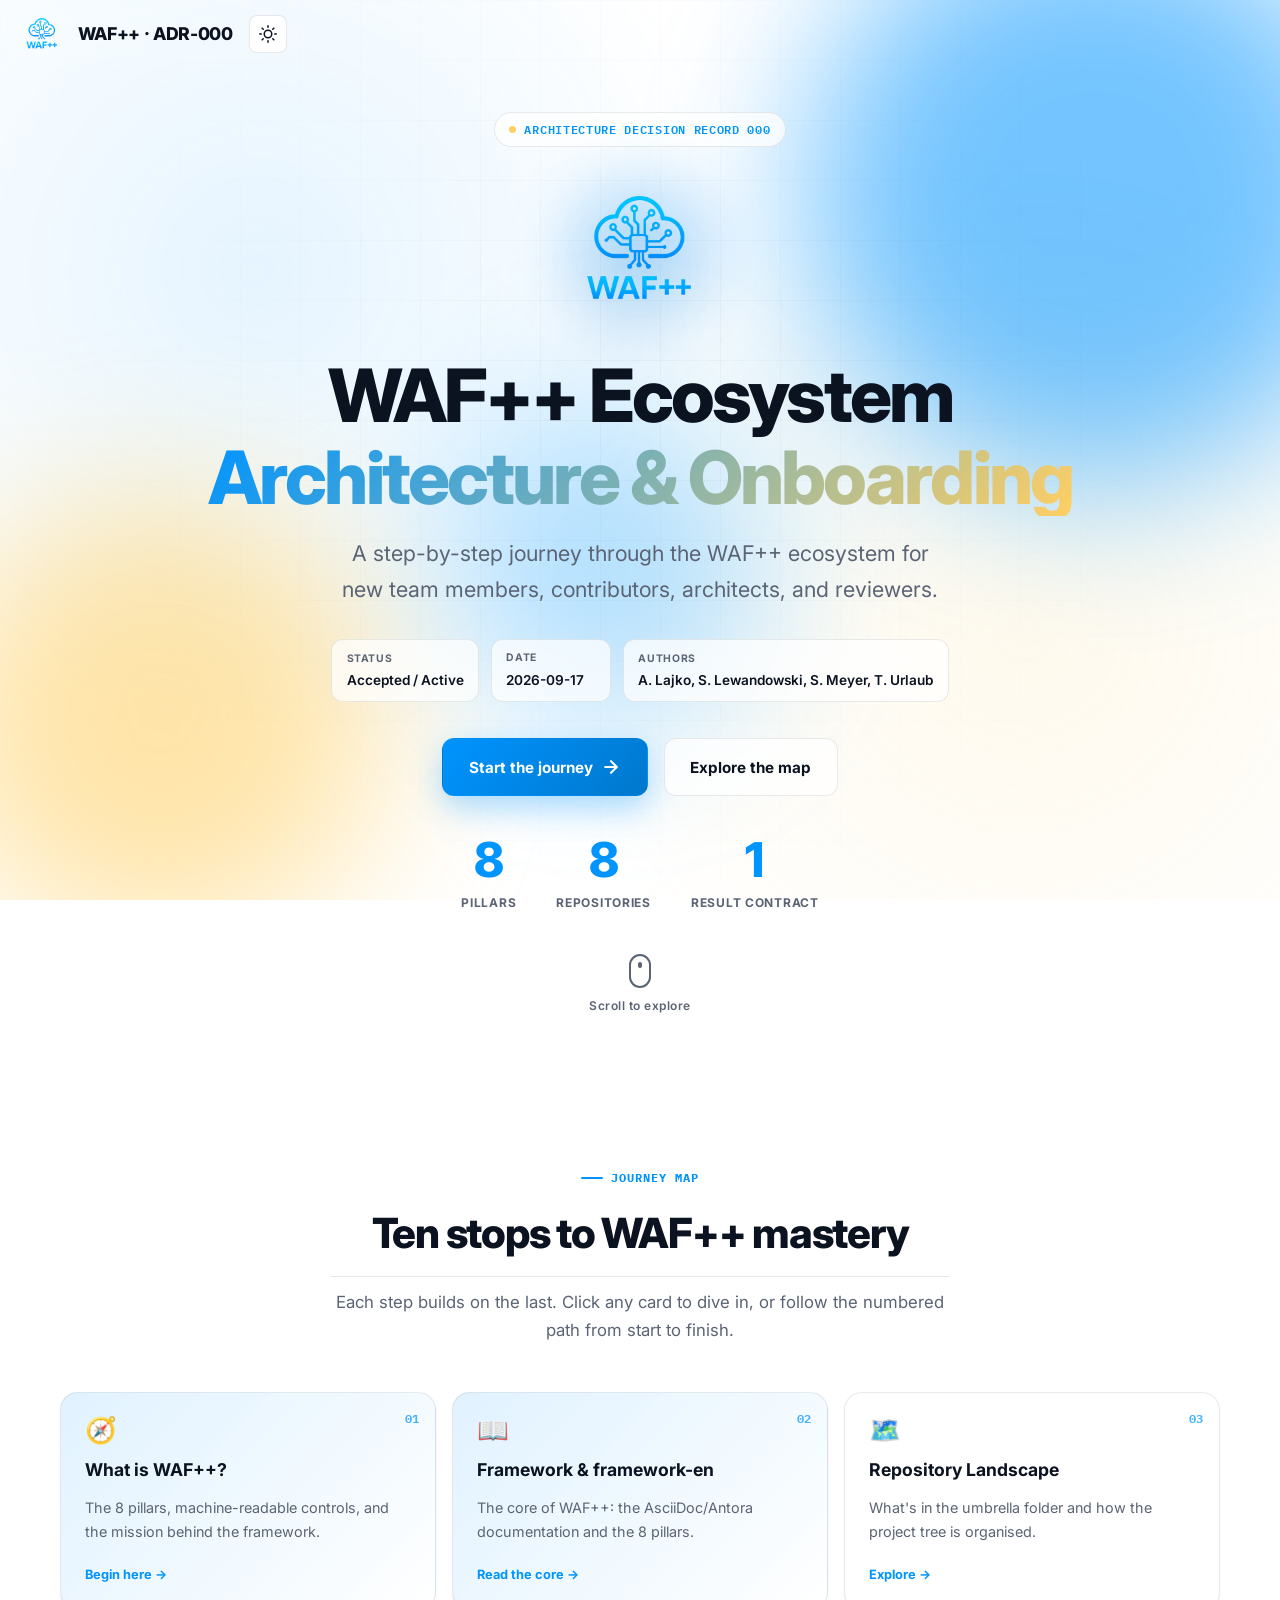
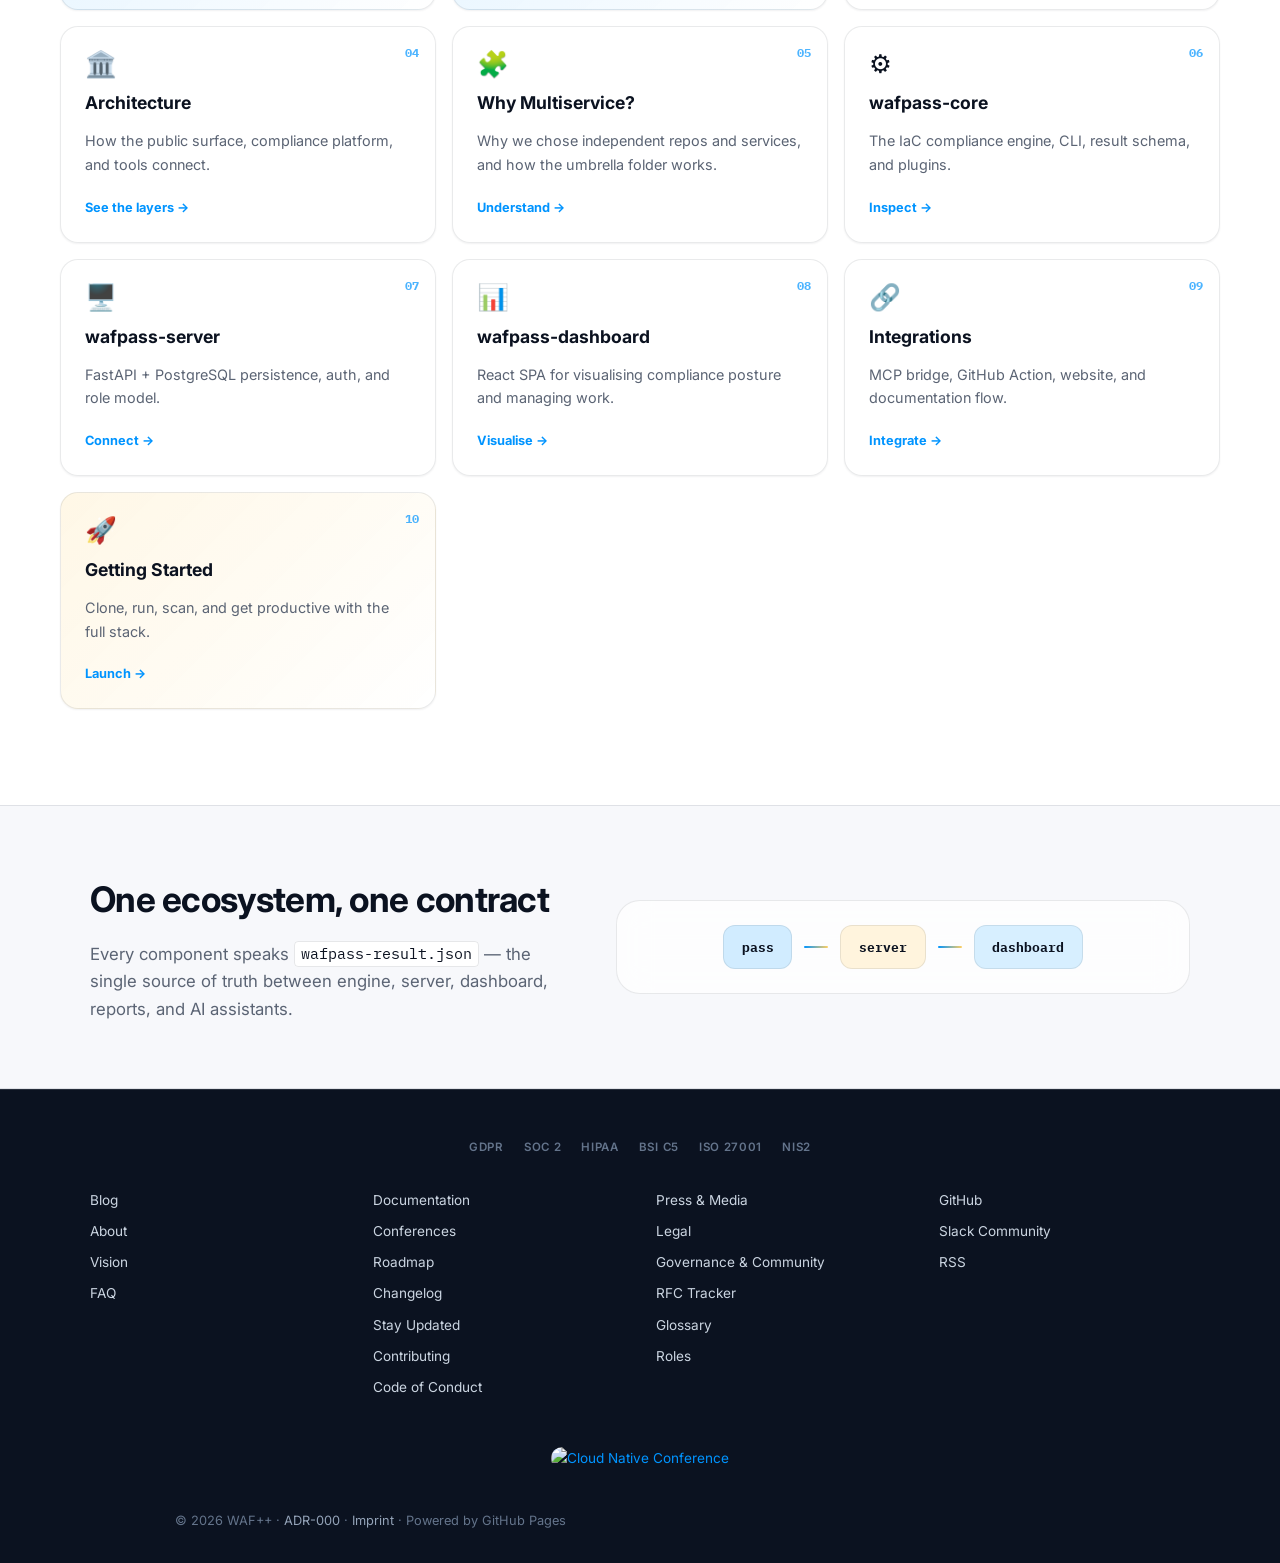
==== index.html @ d20b37e6 "first documentation" ====
<!doctype html>
<html lang="en">
<head>
  <meta charset="utf-8">
  <meta name="viewport" content="width=device-width, initial-scale=1.0, viewport-fit=cover">
  <title>WAF++ - ADR-000</title>
  <link rel="icon" type="image/png" href="logo.png">
  <link rel="preconnect" href="https://fonts.googleapis.com">
  <link rel="preconnect" href="https://fonts.gstatic.com" crossorigin>
  <link href="https://fonts.googleapis.com/css2?family=Inter:wght@400;500;600;700;800&family=IBM+Plex+Mono:wght@400;500;600&display=swap" rel="stylesheet">
  <link rel="stylesheet" href="style.css">
</head>
<body class="cover-page">
  <div class="ambient-bg" aria-hidden="true">
    <div class="orb orb-1"></div>
    <div class="orb orb-2"></div>
    <div class="orb orb-3"></div>
    <div class="grid-overlay"></div>
  </div>

  <header class="site-header cover-header">
    <div class="header-inner">
      <a class="brand" href="index.html">
        <img src="logo.png" alt="WAF++ logo">
        <span>WAF++ · ADR-000</span>
      </a>
      <button class="theme-toggle" id="theme-toggle" aria-label="Toggle theme">
        <svg width="18" height="18" viewBox="0 0 24 24" fill="none" stroke="currentColor" stroke-width="2" stroke-linecap="round" stroke-linejoin="round">
          <circle cx="12" cy="12" r="5"></circle>
          <path d="M12 1v2M12 21v2M4.22 4.22l1.42 1.42M18.36 18.36l1.42 1.42M1 12h2M21 12h2M4.22 19.78l1.42-1.42M18.36 5.64l1.42-1.42"></path>
        </svg>
      </button>
    </div>
  </header>

  <main>
    <section class="hero">
      <div class="hero-badge">
        <span class="hero-badge-dot"></span>
        Architecture Decision Record 000
      </div>

      <div class="hero-logo-wrap">
        <div class="logo-glow"></div>
        <img src="logo.png" alt="WAF++ logo" class="hero-logo">
      </div>

      <h1 class="hero-title">
        <span class="title-line">WAF++ Ecosystem</span>
        <span class="title-line title-gradient">Architecture & Onboarding</span>
      </h1>

      <p class="hero-subtitle">A step-by-step journey through the WAF++ ecosystem for new team members, contributors, architects, and reviewers.</p>

      <div class="hero-meta">
        <div class="meta-chip">
          <span class="meta-chip-label">Status</span>
          <span class="meta-chip-value">Accepted / Active</span>
        </div>
        <div class="meta-chip">
          <span class="meta-chip-label">Date</span>
          <span class="meta-chip-value">2026-09-17</span>
        </div>
        <div class="meta-chip">
          <span class="meta-chip-label">Authors</span>
          <span class="meta-chip-value">A. Lajko, S. Lewandowski, S. Meyer, T. Urlaub</span>
        </div>
      </div>

      <div class="hero-actions">
        <a href="step-01.html" class="cta-button">
          <span>Start the journey</span>
          <svg width="20" height="20" viewBox="0 0 24 24" fill="none" stroke="currentColor" stroke-width="2.5" stroke-linecap="round" stroke-linejoin="round">
            <path d="M5 12h14M12 5l7 7-7 7"></path>
          </svg>
        </a>
        <a href="#journey-map" class="ghost-button">Explore the map</a>
      </div>

      <div class="hero-stats">
        <div class="hero-stat">
          <span class="hero-stat-num">8</span>
          <span class="hero-stat-label">Pillars</span>
        </div>
        <div class="hero-stat">
          <span class="hero-stat-num">8</span>
          <span class="hero-stat-label">Repositories</span>
        </div>
        <div class="hero-stat">
          <span class="hero-stat-num">1</span>
          <span class="hero-stat-label">Result Contract</span>
        </div>
      </div>

      <a href="#journey-map" class="scroll-hint" aria-label="Scroll to journey map">
        <span class="scroll-mouse">
          <span class="scroll-wheel"></span>
        </span>
        <span class="scroll-text">Scroll to explore</span>
      </a>
    </section>

    <section id="journey-map" class="journey-section">
      <div class="section-header">
        <div class="section-eyebrow">Journey Map</div>
        <h2 class="section-title">Ten stops to WAF++ mastery</h2>
        <p class="section-lead">Each step builds on the last. Click any card to dive in, or follow the numbered path from start to finish.</p>
      </div>

      <div class="journey-grid">
        <a class="journey-tile journey-tile-feature" href="step-01.html">
          <div class="tile-number">01</div>
          <div class="tile-icon">🧭</div>
          <h3>What is WAF++?</h3>
          <p>The 8 pillars, machine-readable controls, and the mission behind the framework.</p>
          <span class="tile-link">Begin here →</span>
        </a>

        <a class="journey-tile journey-tile-feature" href="step-02.html">
          <div class="tile-number">02</div>
          <div class="tile-icon">📖</div>
          <h3>Framework & framework-en</h3>
          <p>The core of WAF++: the AsciiDoc/Antora documentation and the 8 pillars.</p>
          <span class="tile-link">Read the core →</span>
        </a>

        <a class="journey-tile" href="step-03.html">
          <div class="tile-number">03</div>
          <div class="tile-icon">🗺️</div>
          <h3>Repository Landscape</h3>
          <p>What's in the umbrella folder and how the project tree is organised.</p>
          <span class="tile-link">Explore →</span>
        </a>

        <a class="journey-tile" href="step-04.html">
          <div class="tile-number">04</div>
          <div class="tile-icon">🏛️</div>
          <h3>Architecture</h3>
          <p>How the public surface, compliance platform, and tools connect.</p>
          <span class="tile-link">See the layers →</span>
        </a>

        <a class="journey-tile" href="step-05.html">
          <div class="tile-number">05</div>
          <div class="tile-icon">🧩</div>
          <h3>Why Multiservice?</h3>
          <p>Why we chose independent repos and services, and how the umbrella folder works.</p>
          <span class="tile-link">Understand →</span>
        </a>

        <a class="journey-tile" href="step-06.html">
          <div class="tile-number">06</div>
          <div class="tile-icon">⚙️</div>
          <h3>wafpass-core</h3>
          <p>The IaC compliance engine, CLI, result schema, and plugins.</p>
          <span class="tile-link">Inspect →</span>
        </a>

        <a class="journey-tile" href="step-07.html">
          <div class="tile-number">07</div>
          <div class="tile-icon">🖥️</div>
          <h3>wafpass-server</h3>
          <p>FastAPI + PostgreSQL persistence, auth, and role model.</p>
          <span class="tile-link">Connect →</span>
        </a>

        <a class="journey-tile" href="step-08.html">
          <div class="tile-number">08</div>
          <div class="tile-icon">📊</div>
          <h3>wafpass-dashboard</h3>
          <p>React SPA for visualising compliance posture and managing work.</p>
          <span class="tile-link">Visualise →</span>
        </a>

        <a class="journey-tile" href="step-09.html">
          <div class="tile-number">09</div>
          <div class="tile-icon">🔗</div>
          <h3>Integrations</h3>
          <p>MCP bridge, GitHub Action, website, and documentation flow.</p>
          <span class="tile-link">Integrate →</span>
        </a>

        <a class="journey-tile journey-tile-final" href="step-10.html">
          <div class="tile-number">10</div>
          <div class="tile-icon">🚀</div>
          <h3>Getting Started</h3>
          <p>Clone, run, scan, and get productive with the full stack.</p>
          <span class="tile-link">Launch →</span>
        </a>
      </div>
    </section>

    <section class="ecosystem-strip">
      <div class="ecosystem-inner">
        <div class="ecosystem-text">
          <h2>One ecosystem, one contract</h2>
          <p>Every component speaks <code>wafpass-result.json</code> — the single source of truth between engine, server, dashboard, reports, and AI assistants.</p>
        </div>
        <div class="ecosystem-diagram">
          <div class="ecosystem-node node-core">pass</div>
          <div class="ecosystem-connector"></div>
          <div class="ecosystem-node node-server">server</div>
          <div class="ecosystem-connector"></div>
          <div class="ecosystem-node node-ui">dashboard</div>
        </div>
      </div>
    </section>
  </main>

  <footer class="site-footer cover-footer">
    <div class="footer-inner">
      <div class="footer-compliance">
        <span>GDPR</span>
        <span>SOC 2</span>
        <span>HIPAA</span>
        <span>BSI C5</span>
        <span>ISO 27001</span>
        <span>NIS2</span>
      </div>

      <nav class="footer-nav" aria-label="Footer navigation">
        <ul>
          <li><a href="https://waf2p.dev/blog/" target="_blank" rel="noopener">Blog</a></li>
          <li><a href="https://waf2p.dev/about/" target="_blank" rel="noopener">About</a></li>
          <li><a href="https://waf2p.dev/vision/" target="_blank" rel="noopener">Vision</a></li>
          <li><a href="https://waf2p.dev/faq/" target="_blank" rel="noopener">FAQ</a></li>
        </ul>
        <ul>
          <li><a href="https://waf2p.dev/docs/" target="_blank" rel="noopener">Documentation</a></li>
          <li><a href="https://waf2p.dev/conferences/" target="_blank" rel="noopener">Conferences</a></li>
          <li><a href="https://waf2p.dev/roadmap/" target="_blank" rel="noopener">Roadmap</a></li>
          <li><a href="https://waf2p.dev/changelog/" target="_blank" rel="noopener">Changelog</a></li>
          <li><a href="https://waf2p.dev/stay-updated/" target="_blank" rel="noopener">Stay Updated</a></li>
          <li><a href="https://waf2p.dev/contributing/" target="_blank" rel="noopener">Contributing</a></li>
          <li><a href="https://waf2p.dev/code-of-conduct/" target="_blank" rel="noopener">Code of Conduct</a></li>
        </ul>
        <ul>
          <li><a href="https://waf2p.dev/press/" target="_blank" rel="noopener">Press &amp; Media</a></li>
          <li><a href="https://waf2p.dev/legal/" target="_blank" rel="noopener">Legal</a></li>
          <li><a href="https://waf2p.dev/governance-community/" target="_blank" rel="noopener">Governance &amp; Community</a></li>
          <li><a href="https://waf2p.dev/rfc/" target="_blank" rel="noopener">RFC Tracker</a></li>
          <li><a href="https://waf2p.dev/glossary/" target="_blank" rel="noopener">Glossary</a></li>
          <li><a href="https://waf2p.dev/roles/" target="_blank" rel="noopener">Roles</a></li>
        </ul>
        <ul>
          <li><a href="https://github.com/waf2p/" target="_blank" rel="noopener">GitHub</a></li>
          <li><a href="https://join.slack.com/t/waf2p/shared_invite/zt-3rmu39vuf-nESwJheP4WAHxp15gEXgsA" target="_blank" rel="noopener">Slack Community</a></li>
          <li><a href="https://waf2p.dev/feed.xml" target="_blank" rel="noopener">RSS</a></li>
        </ul>
      </nav>

      <div class="footer-banner">
        <a href="https://www.cloudnativeconference.de/" target="_blank" rel="noopener">
          <img src="https://waf2p.dev/assets/images/cloud-native-conference.png" alt="Cloud Native Conference">
        </a>
      </div>

      <div class="footer-legal">
        <p>© 2026 WAF++ · <a href="https://adr-000.waf2p.dev" target="_blank" rel="noopener">ADR-000</a> · <a href="https://waf2p.dev/impressum/" target="_blank" rel="noopener">Imprint</a> · Powered by GitHub Pages</p>
      </div>
    </div>
  </footer>

  <script src="nav.js"></script>
</body>
</html>
---- style.css ----
/* WAF++ ADR Journey — shared styles */

:root {
  --brand-500: #0094FF;
  --brand-400: #21A5FF;
  --brand-600: #0077CC;
  --brand-700: #005fa3;
  --accent-warm: #FFCF63;
  --success: #059669;
  --danger: #DA2C38;

  --bg: #ffffff;
  --bg-soft: #f7f8fb;
  --surface: #ffffff;
  --surface-2: #fbfcfe;
  --text: #0b1220;
  --text-strong: #0b1220;
  --muted: #5b6474;
  --border: rgba(15, 23, 42, 0.10);

  --shadow-sm: 0 1px 2px rgba(15, 23, 42, 0.06);
  --shadow-md: 0 18px 60px rgba(15, 23, 42, 0.12);
  --shadow-lg: 0 30px 90px rgba(15, 23, 42, 0.16);

  --radius-sm: 8px;
  --radius-md: 12px;
  --radius-lg: 18px;
  --radius-xl: 24px;

  --max-content: 900px;
  --font-body: "Inter", ui-sans-serif, system-ui, -apple-system, BlinkMacSystemFont, "Segoe UI", Roboto, Helvetica, Arial, sans-serif;
  --font-mono: "IBM Plex Mono", ui-monospace, SFMono-Regular, Menlo, Monaco, Consolas, monospace;

  --glass-bg: rgba(255, 255, 255, 0.72);
  --glass-border: rgba(15, 23, 42, 0.09);
  --cover-glow: rgba(0, 148, 255, 0.18);
  --cover-glow-strong: rgba(0, 148, 255, 0.32);
}

@media (prefers-color-scheme: dark) {
  :root:not([data-theme="light"]) {
    --bg: #070a12;
    --bg-soft: #0a1022;
    --surface: #0b1220;
    --surface-2: #0f1630;
    --text: #eef2ff;
    --text-strong: #ffffff;
    --muted: #9aa6bf;
    --border: rgba(238, 242, 255, 0.12);
    --shadow-sm: 0 1px 2px rgba(0, 0, 0, 0.35);
    --shadow-md: 0 22px 70px rgba(0, 0, 0, 0.45);
    --shadow-lg: 0 34px 110px rgba(0, 0, 0, 0.55);

    --glass-bg: rgba(11, 18, 32, 0.72);
    --glass-border: rgba(238, 242, 255, 0.10);
    --cover-glow: rgba(0, 148, 255, 0.26);
    --cover-glow-strong: rgba(0, 148, 255, 0.42);
  }
}

:root[data-theme="dark"] {
  --bg: #070a12;
  --bg-soft: #0a1022;
  --surface: #0b1220;
  --surface-2: #0f1630;
  --text: #eef2ff;
  --text-strong: #ffffff;
  --muted: #9aa6bf;
  --border: rgba(238, 242, 255, 0.12);
  --shadow-sm: 0 1px 2px rgba(0, 0, 0, 0.35);
  --shadow-md: 0 22px 70px rgba(0, 0, 0, 0.45);
  --shadow-lg: 0 34px 110px rgba(0, 0, 0, 0.55);

  --glass-bg: rgba(11, 18, 32, 0.72);
  --glass-border: rgba(238, 242, 255, 0.10);
  --cover-glow: rgba(0, 148, 255, 0.26);
  --cover-glow-strong: rgba(0, 148, 255, 0.42);
}

* { box-sizing: border-box; }

html {
  scroll-behavior: smooth;
  font-size: 16px;
}

body {
  margin: 0;
  font-family: var(--font-body);
  background: var(--bg);
  color: var(--text);
  line-height: 1.65;
  -webkit-font-smoothing: antialiased;
  text-rendering: optimizeLegibility;
  min-height: 100vh;
  display: flex;
  flex-direction: column;
}

/* Header */
.site-header {
  position: sticky;
  top: env(safe-area-inset-top, 0px);
  z-index: 100;
  background: color-mix(in srgb, var(--bg) 92%, transparent);
  backdrop-filter: blur(16px);
  border-bottom: 1px solid var(--border);
  padding: 0.75rem 1.25rem;
  display: flex;
  align-items: center;
  justify-content: space-between;
  gap: 1rem;
}

.header-inner {
  width: 100%;
  max-width: var(--max-content);
  margin: 0 auto;
  display: flex;
  align-items: center;
  justify-content: space-between;
  gap: 1rem;
}

.brand {
  display: flex;
  align-items: center;
  gap: 0.85rem;
  text-decoration: none;
  color: var(--text-strong);
  font-weight: 800;
  letter-spacing: -0.02em;
}

.brand img {
  width: 44px;
  height: 44px;
  border-radius: var(--radius-sm);
  object-fit: contain;
}

.brand span {
  font-size: 1.1rem;
  display: none;
}

@media (min-width: 480px) {
  .brand span { display: inline; }
}

.theme-toggle {
  width: 38px;
  height: 38px;
  border: 1px solid var(--border);
  border-radius: var(--radius-sm);
  background: var(--surface);
  color: var(--text);
  cursor: pointer;
  display: inline-flex;
  align-items: center;
  justify-content: center;
  transition: background 0.2s ease, border-color 0.2s ease;
}

.theme-toggle:hover {
  background: var(--bg-soft);
  border-color: var(--brand-400);
}

/* Progress stepper */
.progress-track {
  background: var(--bg-soft);
  border-bottom: 1px solid var(--border);
  padding: 0.85rem 1.25rem;
  overflow-x: auto;
  -webkit-overflow-scrolling: touch;
}

.progress-inner {
  max-width: var(--max-content);
  margin: 0 auto;
  display: flex;
  gap: 0.5rem;
  min-width: max-content;
}

.step-link {
  display: flex;
  align-items: center;
  gap: 0.5rem;
  padding: 0.45rem 0.8rem;
  border-radius: 999px;
  text-decoration: none;
  font-size: 0.8rem;
  font-weight: 600;
  color: var(--muted);
  background: var(--surface);
  border: 1px solid var(--border);
  white-space: nowrap;
  transition: all 0.2s ease;
}

.step-link:hover {
  border-color: var(--brand-400);
  color: var(--brand-500);
}

.step-link.active {
  background: var(--brand-500);
  border-color: var(--brand-500);
  color: #fff;
}

.step-link.visited {
  color: var(--brand-500);
  border-color: rgba(0, 148, 255, 0.3);
}

.step-number {
  font-family: var(--font-mono);
  font-size: 0.7rem;
  font-weight: 700;
  opacity: 0.8;
}

/* Main layout */
main {
  flex: 1;
  width: 100%;
}

.page-section {
  max-width: var(--max-content);
  margin: 0 auto;
  padding: 2.5rem 1.25rem 3rem;
}

@media (min-width: 640px) {
  .page-section { padding: 3.5rem 1.5rem 4rem; }
}

/* Typography */
.eyebrow {
  display: inline-flex;
  align-items: center;
  gap: 0.5rem;
  font-family: var(--font-mono);
  font-size: 0.75rem;
  font-weight: 600;
  text-transform: uppercase;
  letter-spacing: 0.08em;
  color: var(--brand-500);
  margin-bottom: 1rem;
}

.eyebrow::before {
  content: "";
  width: 22px;
  height: 2px;
  background: var(--brand-500);
  border-radius: 2px;
}

h1 {
  font-size: clamp(2.2rem, 5vw, 3.4rem);
  line-height: 1.08;
  font-weight: 800;
  letter-spacing: -0.035em;
  color: var(--text-strong);
  margin: 0 0 1.25rem;
  text-wrap: balance;
}

h2 {
  font-size: clamp(1.5rem, 4vw, 2rem);
  font-weight: 700;
  letter-spacing: -0.02em;
  color: var(--text-strong);
  margin: 2.5rem 0 1rem;
  padding-bottom: 0.5rem;
  border-bottom: 1px solid var(--border);
  text-wrap: balance;
}

h3 {
  font-size: 1.2rem;
  font-weight: 700;
  color: var(--text-strong);
  margin: 1.8rem 0 0.75rem;
  text-wrap: balance;
}

h4 {
  font-size: 1.05rem;
  font-weight: 700;
  color: var(--text-strong);
  margin: 1.4rem 0 0.5rem;
}

p {
  margin: 0 0 1rem;
  max-width: 70ch;
}

a {
  color: var(--brand-500);
  text-decoration: none;
  transition: color 0.2s ease;
}

a:hover { color: var(--brand-400); }

ul, ol {
  margin: 0 0 1.25rem;
  padding-left: 1.4rem;
}

li { margin-bottom: 0.5rem; }

code {
  font-family: var(--font-mono);
  font-size: 0.88em;
  background: var(--bg-soft);
  padding: 0.15em 0.4em;
  border-radius: 4px;
  color: var(--text-strong);
}

pre {
  font-family: var(--font-mono);
  background: var(--surface-2);
  border: 1px solid var(--border);
  border-radius: var(--radius-md);
  padding: 1.1rem;
  overflow-x: auto;
  font-size: 0.82rem;
  line-height: 1.6;
  margin: 0 0 1.5rem;
  max-width: 100%;
}

pre code {
  background: transparent;
  padding: 0;
  font-size: inherit;
}

.terminal,
.ascii-art,
.tree {
  max-width: 100%;
}

/* Cover page redesign */
.cover-page {
  overflow-x: hidden;
}

.cover-page .site-header {
  background: transparent;
  border-bottom: none;
  position: absolute;
}

.cover-page main {
  position: relative;
  z-index: 1;
}

.ambient-bg {
  position: fixed;
  inset: 0;
  z-index: 0;
  pointer-events: none;
  overflow: hidden;
  background: radial-gradient(circle at 20% 30%, color-mix(in srgb, var(--brand-500) 10%, transparent) 0%, transparent 40%),
              radial-gradient(circle at 80% 70%, color-mix(in srgb, var(--accent-warm) 12%, transparent) 0%, transparent 40%);
}

.orb {
  position: absolute;
  border-radius: 50%;
  filter: blur(80px);
  opacity: 0.55;
}

.orb-1 {
  width: 45vw;
  height: 45vw;
  max-width: 700px;
  max-height: 700px;
  top: -10%;
  right: -8%;
  background: var(--brand-500);
}

.orb-2 {
  width: 35vw;
  height: 35vw;
  max-width: 520px;
  max-height: 520px;
  bottom: -5%;
  left: -5%;
  background: var(--accent-warm);
}

.orb-3 {
  width: 25vw;
  height: 25vw;
  max-width: 380px;
  max-height: 380px;
  top: 45%;
  left: 35%;
  background: var(--brand-400);
  opacity: 0.35;
}

.grid-overlay {
  position: absolute;
  inset: 0;
  background-image:
    linear-gradient(to right, var(--border) 1px, transparent 1px),
    linear-gradient(to bottom, var(--border) 1px, transparent 1px);
  background-size: 60px 60px;
  opacity: 0.35;
  mask-image: radial-gradient(circle at 50% 40%, black 0%, transparent 70%);
  -webkit-mask-image: radial-gradient(circle at 50% 40%, black 0%, transparent 70%);
}

.hero {
  min-height: 100vh;
  display: flex;
  flex-direction: column;
  align-items: center;
  justify-content: center;
  text-align: center;
  padding: 7rem 1.25rem 4rem;
  position: relative;
}

.hero-badge {
  display: inline-flex;
  align-items: center;
  gap: 0.5rem;
  padding: 0.45rem 0.9rem;
  border-radius: 999px;
  background: var(--glass-bg);
  border: 1px solid var(--glass-border);
  font-family: var(--font-mono);
  font-size: 0.72rem;
  font-weight: 600;
  text-transform: uppercase;
  letter-spacing: 0.06em;
  color: var(--brand-500);
  backdrop-filter: blur(12px);
  margin-bottom: 1.75rem;
}

.hero-badge-dot {
  width: 7px;
  height: 7px;
  border-radius: 50%;
  background: var(--accent-warm);
  animation: pulse 2.5s ease-in-out infinite;
}

.hero-logo-wrap {
  position: relative;
  width: 150px;
  height: 150px;
  margin: 0 auto 2rem;
}

.logo-glow {
  position: absolute;
  inset: -30%;
  background: radial-gradient(circle, var(--cover-glow-strong) 0%, transparent 65%);
  filter: blur(18px);
}

.hero-logo {
  position: relative;
  width: 100%;
  height: 100%;
  object-fit: contain;
  border-radius: var(--radius-md);
  filter: drop-shadow(0 20px 40px rgba(0, 0, 0, 0.18));
}

.hero-title {
  display: flex;
  flex-direction: column;
  gap: 0.25rem;
  margin-bottom: 1.25rem;
  font-size: clamp(2.6rem, 7vw, 4.6rem);
  font-weight: 800;
  letter-spacing: -0.04em;
  line-height: 1.05;
  color: var(--text-strong);
}

.title-line { display: block; }

.title-gradient {
  background: linear-gradient(135deg, var(--brand-500) 0%, var(--accent-warm) 100%);
  -webkit-background-clip: text;
  -webkit-text-fill-color: transparent;
  background-clip: text;
}

.hero-subtitle {
  font-size: clamp(1.05rem, 2.4vw, 1.35rem);
  color: var(--muted);
  max-width: 56ch;
  margin: 0 auto 2rem;
  text-wrap: balance;
}

.hero-meta {
  display: flex;
  flex-wrap: wrap;
  justify-content: center;
  gap: 0.75rem;
  margin-bottom: 2.25rem;
}

.meta-chip {
  display: flex;
  flex-direction: column;
  gap: 0.15rem;
  padding: 0.6rem 0.9rem;
  border-radius: var(--radius-md);
  background: var(--glass-bg);
  border: 1px solid var(--glass-border);
  backdrop-filter: blur(12px);
  text-align: left;
  min-width: 120px;
}

.meta-chip-label {
  font-size: 0.65rem;
  font-weight: 700;
  text-transform: uppercase;
  letter-spacing: 0.06em;
  color: var(--muted);
}

.meta-chip-value {
  font-size: 0.85rem;
  font-weight: 600;
  color: var(--text-strong);
}

.hero-actions {
  display: flex;
  flex-wrap: wrap;
  justify-content: center;
  gap: 1rem;
  margin-bottom: 2.5rem;
}

.cta-button,
.ghost-button {
  display: inline-flex;
  align-items: center;
  justify-content: center;
  gap: 0.5rem;
  padding: 0.95rem 1.6rem;
  border-radius: var(--radius-md);
  font-weight: 700;
  font-size: 0.95rem;
  text-decoration: none;
  transition: all 0.2s ease;
  border: 1px solid transparent;
}

.cta-button {
  background: linear-gradient(135deg, var(--brand-500) 0%, var(--brand-600) 100%);
  color: #fff;
  box-shadow: 0 12px 32px var(--cover-glow-strong);
}

.cta-button:hover {
  transform: translateY(-2px);
  box-shadow: 0 18px 44px var(--cover-glow-strong);
}

.ghost-button {
  background: var(--glass-bg);
  border-color: var(--glass-border);
  color: var(--text-strong);
  backdrop-filter: blur(12px);
}

.ghost-button:hover {
  border-color: var(--brand-400);
  color: var(--brand-500);
}

.hero-stats {
  display: flex;
  justify-content: center;
  gap: 2.5rem;
  margin-bottom: 2.5rem;
}

.hero-stat {
  text-align: center;
}

.hero-stat-num {
  display: block;
  font-size: clamp(2.2rem, 5vw, 3rem);
  font-weight: 800;
  color: var(--brand-500);
  line-height: 1;
  margin-bottom: 0.25rem;
}

.hero-stat-label {
  font-size: 0.75rem;
  font-weight: 700;
  text-transform: uppercase;
  letter-spacing: 0.06em;
  color: var(--muted);
}

.cover-header {
  background: transparent;
  border-bottom: none;
  position: absolute;
}

.scroll-hint {
  display: flex;
  flex-direction: column;
  align-items: center;
  gap: 0.5rem;
  text-decoration: none;
  color: var(--muted);
  font-size: 0.75rem;
  font-weight: 600;
  letter-spacing: 0.04em;
  transition: color 0.2s ease;
  animation: bounce 2.5s ease-in-out infinite;
}

.scroll-hint:hover { color: var(--brand-500); }

.scroll-text { margin: 0; }

.scroll-mouse {
  width: 22px;
  height: 34px;
  border: 2px solid currentColor;
  border-radius: 12px;
  display: flex;
  justify-content: center;
  padding-top: 6px;
}

.scroll-wheel {
  width: 4px;
  height: 6px;
  border-radius: 2px;
  background: currentColor;
  animation: scrollWheel 1.8s ease-in-out infinite;
}

.journey-section {
  max-width: 1200px;
  margin: 0 auto;
  padding: 5rem 1.25rem 6rem;
}

.section-header {
  text-align: center;
  max-width: 620px;
  margin: 0 auto 3rem;
}

.section-eyebrow {
  display: inline-flex;
  align-items: center;
  gap: 0.5rem;
  font-family: var(--font-mono);
  font-size: 0.72rem;
  font-weight: 700;
  text-transform: uppercase;
  letter-spacing: 0.08em;
  color: var(--brand-500);
  margin-bottom: 0.75rem;
}

.section-eyebrow::before {
  content: "";
  width: 22px;
  height: 2px;
  background: var(--brand-500);
  border-radius: 2px;
}

.section-title {
  font-size: clamp(1.8rem, 4vw, 2.6rem);
  font-weight: 800;
  letter-spacing: -0.03em;
  color: var(--text-strong);
  margin: 0 0 0.75rem;
}

.section-lead {
  font-size: 1.05rem;
  color: var(--muted);
  margin: 0;
}

.journey-grid {
  display: grid;
  grid-template-columns: 1fr;
  gap: 1rem;
}

@media (min-width: 560px) {
  .journey-grid {
    grid-template-columns: repeat(2, 1fr);
  }
}

@media (min-width: 900px) {
  .journey-grid {
    grid-template-columns: repeat(3, 1fr);
  }
}

.journey-tile {
  position: relative;
  display: flex;
  flex-direction: column;
  gap: 0.75rem;
  background: var(--glass-bg);
  border: 1px solid var(--glass-border);
  border-radius: var(--radius-lg);
  padding: 1.5rem;
  text-decoration: none;
  color: var(--text);
  backdrop-filter: blur(16px);
  box-shadow: var(--shadow-sm);
  transition: transform 0.2s ease, box-shadow 0.2s ease, border-color 0.2s ease;
  overflow: hidden;
}

.journey-tile::before {
  content: "";
  position: absolute;
  inset: 0;
  background: linear-gradient(135deg, color-mix(in srgb, var(--brand-500) 8%, transparent), transparent 55%);
  opacity: 0;
  transition: opacity 0.2s ease;
  pointer-events: none;
}

.journey-tile:hover {
  transform: translateY(-4px);
  box-shadow: 0 24px 60px var(--cover-glow);
  border-color: color-mix(in srgb, var(--brand-500) 40%, var(--glass-border));
}

.journey-tile:hover::before { opacity: 1; }

.journey-tile > * { position: relative; z-index: 1; }

.tile-number {
  position: absolute;
  top: 1rem;
  right: 1rem;
  font-family: var(--font-mono);
  font-size: 0.75rem;
  font-weight: 700;
  color: var(--brand-500);
  opacity: 0.7;
}

.tile-icon {
  font-size: 1.6rem;
  line-height: 1;
}

.journey-tile h3 {
  margin: 0;
  font-size: 1.1rem;
  font-weight: 700;
  color: var(--text-strong);
}

.journey-tile p {
  margin: 0;
  font-size: 0.9rem;
  color: var(--muted);
  max-width: none;
  flex: 1;
}

.tile-link {
  font-size: 0.8rem;
  font-weight: 700;
  color: var(--brand-500);
  display: inline-flex;
  align-items: center;
  gap: 0.35rem;
  margin-top: 0.5rem;
}

.journey-tile-feature {
  background: linear-gradient(135deg, color-mix(in srgb, var(--brand-500) 12%, var(--glass-bg)), var(--glass-bg));
}

.journey-tile-final {
  background: linear-gradient(135deg, color-mix(in srgb, var(--accent-warm) 16%, var(--glass-bg)), var(--glass-bg));
}

.ecosystem-strip {
  border-top: 1px solid var(--border);
  border-bottom: 1px solid var(--border);
  background: var(--bg-soft);
  padding: 4rem 1.25rem;
}

.ecosystem-inner {
  max-width: 1100px;
  margin: 0 auto;
  display: grid;
  grid-template-columns: 1fr;
  gap: 2rem;
  align-items: center;
}

@media (min-width: 760px) {
  .ecosystem-inner {
    grid-template-columns: 1fr 1.2fr;
    gap: 3rem;
  }
}

.ecosystem-text h2 {
  margin: 0 0 0.75rem;
  border-bottom: none;
  padding-bottom: 0;
  font-size: clamp(1.6rem, 3.5vw, 2.2rem);
}

.ecosystem-text p {
  margin: 0;
  color: var(--muted);
  font-size: 1.05rem;
  max-width: 50ch;
}

.ecosystem-text code {
  background: var(--surface);
  border: 1px solid var(--border);
}

.ecosystem-diagram {
  display: flex;
  align-items: center;
  justify-content: center;
  gap: 0.75rem;
  flex-wrap: wrap;
  background: var(--glass-bg);
  border: 1px solid var(--glass-border);
  border-radius: var(--radius-xl);
  padding: 1.5rem;
  backdrop-filter: blur(16px);
}

.ecosystem-node {
  padding: 0.65rem 1.1rem;
  border-radius: var(--radius-md);
  font-family: var(--font-mono);
  font-size: 0.8rem;
  font-weight: 700;
  border: 1px solid var(--glass-border);
}

.node-core { background: color-mix(in srgb, var(--brand-500) 18%, var(--surface)); color: var(--text-strong); }
.node-server { background: color-mix(in srgb, var(--accent-warm) 22%, var(--surface)); color: var(--text-strong); }
.node-ui { background: color-mix(in srgb, var(--brand-400) 18%, var(--surface)); color: var(--text-strong); }

.ecosystem-connector {
  width: 24px;
  height: 2px;
  background: linear-gradient(90deg, var(--brand-500), var(--accent-warm));
  border-radius: 2px;
}

.cover-footer {
  background: transparent;
  border-top: 1px solid var(--border);
}

@keyframes pulse {
  0%, 100% { opacity: 1; }
  50% { opacity: 0.5; }
}

@keyframes bounce {
  0%, 100% { transform: translateY(0); }
  50% { transform: translateY(6px); }
}

@keyframes scrollWheel {
  0%, 100% { opacity: 1; transform: translateY(0); }
  50% { opacity: 0.4; transform: translateY(4px); }
}

@media (max-width: 560px) {
  .hero { padding-top: 6rem; }
  .hero-logo-wrap { width: 110px; height: 110px; }
  .hero-actions { flex-direction: column; align-items: stretch; }
  .cta-button, .ghost-button { width: 100%; }
  .hero-stats { gap: 1.5rem; }
  .hero-stat-num { font-size: 2rem; }
}

/* Tables */
.table-wrap {
  overflow-x: auto;
  margin: 1rem 0 1.5rem;
  border: 1px solid var(--border);
  border-radius: var(--radius-md);
  background: var(--surface);
  box-shadow: var(--shadow-sm);
}

table {
  width: 100%;
  border-collapse: collapse;
  font-size: 0.9rem;
}

th, td {
  padding: 0.75rem 1rem;
  text-align: left;
  border-bottom: 1px solid var(--border);
  vertical-align: top;
}

th {
  font-weight: 700;
  font-size: 0.72rem;
  text-transform: uppercase;
  letter-spacing: 0.07em;
  color: var(--muted);
  background: var(--bg-soft);
  white-space: nowrap;
}

tr:last-child td { border-bottom: none; }

tbody tr:hover { background: var(--bg-soft); }

/* Diagram */
.diagram {
  background: var(--surface);
  border: 1px solid var(--border);
  border-radius: var(--radius-xl);
  padding: 1.5rem;
  margin: 1.25rem 0 1.75rem;
  box-shadow: var(--shadow-sm);
}

.diagram-layer {
  border: 1px solid var(--border);
  border-radius: var(--radius-md);
  padding: 1rem;
  margin-bottom: 1rem;
  background: var(--bg-soft);
}

.diagram-layer:last-child { margin-bottom: 0; }

.diagram-title {
  font-size: 0.72rem;
  font-weight: 700;
  text-transform: uppercase;
  letter-spacing: 0.08em;
  color: var(--muted);
  margin-bottom: 0.75rem;
}

.diagram-items {
  display: flex;
  flex-wrap: wrap;
  gap: 0.75rem;
}

.diagram-item {
  display: flex;
  align-items: center;
  gap: 0.5rem;
  background: var(--surface);
  border: 1px solid var(--border);
  border-radius: var(--radius-sm);
  padding: 0.55rem 0.85rem;
  font-size: 0.85rem;
  font-weight: 500;
  color: var(--text-strong);
}

.diagram-dot {
  width: 8px;
  height: 8px;
  border-radius: 50%;
  background: var(--brand-500);
}

/* Tree */
.tree {
  font-family: var(--font-mono);
  background: var(--surface-2);
  border: 1px solid var(--border);
  border-radius: var(--radius-md);
  padding: 1.1rem;
  overflow-x: auto;
  font-size: 0.78rem;
  line-height: 1.65;
  color: var(--text);
}

.tree .comment { color: var(--muted); }

/* Callout */
.callout {
  background: var(--bg-soft);
  border-left: 3px solid var(--brand-500);
  border-radius: 0 var(--radius-md) var(--radius-md) 0;
  padding: 1rem 1.25rem;
  margin: 1.25rem 0;
}

.callout-title {
  font-weight: 700;
  color: var(--text-strong);
  margin-bottom: 0.35rem;
}

.callout p { margin: 0; }

/* Navigation footer */
.journey-nav {
  border-top: 1px solid var(--border);
  background: var(--bg-soft);
  padding: 1.25rem;
  margin-top: auto;
}

.journey-nav-inner {
  max-width: var(--max-content);
  margin: 0 auto;
  display: flex;
  justify-content: space-between;
  align-items: center;
  gap: 1rem;
}

.nav-btn {
  display: inline-flex;
  align-items: center;
  gap: 0.5rem;
  padding: 0.75rem 1.25rem;
  border-radius: var(--radius-md);
  font-weight: 600;
  font-size: 0.9rem;
  text-decoration: none;
  transition: all 0.2s ease;
  border: 1px solid var(--border);
}

.nav-btn.primary {
  background: var(--brand-500);
  border-color: var(--brand-500);
  color: #fff;
}

.nav-btn.primary:hover {
  background: var(--brand-600);
  border-color: var(--brand-600);
  transform: translateY(-1px);
}

.nav-btn.secondary {
  background: var(--surface);
  color: var(--text-strong);
}

.nav-btn.secondary:hover {
  border-color: var(--brand-400);
  color: var(--brand-500);
}

.nav-btn:empty,
.nav-btn[href=""],
.nav-btn[href="#"] {
  visibility: hidden;
}

/* Checklist */
.checklist {
  list-style: none;
  padding: 0;
}

.checklist li {
  position: relative;
  padding-left: 1.7rem;
  margin-bottom: 0.75rem;
}

.checklist li::before {
  content: "☐";
  position: absolute;
  left: 0;
  top: 0.05em;
  color: var(--brand-500);
  font-family: var(--font-mono);
  font-size: 1.05rem;
}

/* Feature grid */
.feature-grid {
  display: grid;
  grid-template-columns: repeat(auto-fit, minmax(220px, 1fr));
  gap: 1rem;
  margin: 1.25rem 0;
}

.feature-card {
  background: var(--surface);
  border: 1px solid var(--border);
  border-radius: var(--radius-lg);
  padding: 1.25rem;
  box-shadow: var(--shadow-sm);
}

.feature-card h4 {
  margin: 0 0 0.5rem;
  font-size: 1rem;
}

.feature-card p {
  margin: 0;
  font-size: 0.9rem;
  color: var(--muted);
  max-width: none;
}

/* Stat strip */
.stat-strip {
  display: grid;
  grid-template-columns: repeat(auto-fit, minmax(120px, 1fr));
  gap: 1rem;
  margin: 1.5rem 0 2rem;
}

.stat {
  text-align: center;
  background: var(--surface);
  border: 1px solid var(--border);
  border-radius: var(--radius-lg);
  padding: 1.25rem 1rem;
  box-shadow: var(--shadow-sm);
}

.stat-value {
  display: block;
  font-size: 2rem;
  font-weight: 800;
  color: var(--brand-500);
  line-height: 1;
  margin-bottom: 0.35rem;
}

.stat-label {
  font-size: 0.75rem;
  font-weight: 600;
  text-transform: uppercase;
  letter-spacing: 0.06em;
  color: var(--muted);
}

:root {
  --terminal-bg: #f4f6fb;
  --terminal-text: #0b1220;
  --terminal-comment: #5b6474;
  --terminal-prompt: var(--brand-600);
}

@media (prefers-color-scheme: dark) {
  :root:not([data-theme="light"]) {
    --terminal-bg: #0b1220;
    --terminal-text: #eef2ff;
    --terminal-comment: #9aa6bf;
    --terminal-prompt: var(--brand-400);
  }
}

:root[data-theme="dark"] {
  --terminal-bg: #0b1220;
  --terminal-text: #eef2ff;
  --terminal-comment: #9aa6bf;
  --terminal-prompt: var(--brand-400);
}

/* Terminal snippet */
.terminal {
  background: var(--terminal-bg);
  color: var(--terminal-text);
  border-radius: var(--radius-md);
  padding: 1rem;
  font-family: var(--font-mono);
  font-size: 0.8rem;
  line-height: 1.6;
  overflow-x: auto;
  margin: 1rem 0 1.5rem;
  border: 1px solid var(--border);
}

.terminal .prompt {
  color: var(--terminal-prompt);
  user-select: none;
}

.terminal .comment { color: var(--terminal-comment); }

/* Step-page redesign — shared visual language with cover */
.step-page {
  position: relative;
  overflow-x: hidden;
}

.step-page::before {
  content: "";
  position: fixed;
  inset: 0;
  z-index: -1;
  pointer-events: none;
  background:
    radial-gradient(circle at 90% 10%, var(--cover-glow) 0%, transparent 35%),
    radial-gradient(circle at 10% 80%, color-mix(in srgb, var(--accent-warm) 30%, transparent) 0%, transparent 35%);
}

.progress-stepper {
  background: var(--glass-bg);
  border-bottom: 1px solid var(--glass-border);
  padding: 0.85rem 1.25rem;
  overflow-x: auto;
  -webkit-overflow-scrolling: touch;
  display: flex;
  justify-content: flex-start;
  gap: 0.5rem;
  backdrop-filter: blur(16px);
  scroll-snap-type: x mandatory;
  scroll-padding-inline: 1.25rem;
  /* subtle edge fade to hint horizontal scroll */
  mask-image: linear-gradient(to right, transparent 0, black 0.5rem, black calc(100% - 0.5rem), transparent 100%);
  -webkit-mask-image: linear-gradient(to right, transparent 0, black 0.5rem, black calc(100% - 0.5rem), transparent 100%);
}

@media (min-width: 1100px) {
  .progress-stepper {
    justify-content: center;
    mask-image: none;
    -webkit-mask-image: none;
  }
}

.progress-stepper .step {
  display: inline-flex;
  align-items: center;
  gap: 0.4rem;
  padding: 0.45rem 0.7rem;
  border-radius: 999px;
  text-decoration: none;
  font-size: 0.78rem;
  font-weight: 600;
  color: var(--muted);
  background: var(--surface);
  border: 1px solid var(--border);
  white-space: nowrap;
  transition: all 0.2s ease;
  flex: 0 0 auto;
  scroll-snap-align: center;
}

.progress-stepper .step:hover {
  border-color: var(--brand-400);
  color: var(--brand-500);
}

.progress-stepper .step.active {
  background: var(--brand-500);
  border-color: var(--brand-500);
  color: #fff;
  box-shadow: 0 8px 24px var(--cover-glow);
}

.progress-stepper .step-num {
  font-family: var(--font-mono);
  font-size: 0.7rem;
  font-weight: 700;
  opacity: 0.8;
}

.progress-stepper .step-label {
  display: none;
}

@media (min-width: 520px) {
  .progress-stepper .step-label { display: inline; }
  .progress-stepper .step { padding: 0.45rem 0.8rem; gap: 0.5rem; }
}

/* mobile refinements for stepper */
@media (max-width: 560px) {
  .progress-stepper { padding: 0.7rem 0.85rem; gap: 0.4rem; }
  .progress-stepper .step { padding: 0.4rem 0.6rem; font-size: 0.75rem; }
}

.journey-main {
  flex: 1;
  width: 100%;
}

.step-hero {
  position: relative;
  max-width: var(--max-content);
  margin: 0 auto;
  padding: 3rem 1.25rem 2rem;
  text-align: center;
}

@media (min-width: 640px) {
  .step-hero { padding: 4rem 1.5rem 2.5rem; }
}

.step-hero::before {
  content: "";
  position: absolute;
  top: 50%;
  left: 50%;
  transform: translate(-50%, -50%);
  width: 140%;
  height: 140%;
  background: radial-gradient(circle, var(--cover-glow) 0%, transparent 60%);
  z-index: -1;
  pointer-events: none;
}

.step-kicker {
  display: inline-flex;
  align-items: center;
  gap: 0.5rem;
  font-family: var(--font-mono);
  font-size: 0.75rem;
  font-weight: 600;
  text-transform: uppercase;
  letter-spacing: 0.08em;
  color: var(--brand-500);
  margin: 0 auto 1rem;
}

.step-hero h1 {
  margin-bottom: 1rem;
  font-size: clamp(2.2rem, 6vw, 3.8rem);
  font-weight: 800;
  letter-spacing: -0.04em;
  color: var(--text-strong);
}

.step-lead {
  font-size: clamp(1.05rem, 2.2vw, 1.25rem);
  color: var(--muted);
  max-width: 65ch;
  margin: 0 auto;
  text-wrap: balance;
}

.content-grid {
  max-width: 1100px;
  margin: 0 auto;
  padding: 0 1.25rem 3rem;
  display: grid;
  grid-template-columns: 1fr;
  gap: 1.25rem;
}

@media (min-width: 720px) {
  .content-grid {
    grid-template-columns: repeat(2, 1fr);
    padding: 0 1.5rem 3.5rem;
  }
  .card-wide,
  .card-feature {
    grid-column: 1 / -1;
  }
}

.card {
  background: var(--glass-bg);
  border: 1px solid var(--glass-border);
  border-radius: var(--radius-lg);
  padding: 1.6rem;
  box-shadow: var(--shadow-sm);
  backdrop-filter: blur(16px);
  transition: transform 0.2s ease, box-shadow 0.2s ease, border-color 0.2s ease;
  min-width: 0;
}

.card:hover {
  transform: translateY(-2px);
  box-shadow: 0 20px 50px var(--cover-glow);
  border-color: color-mix(in srgb, var(--brand-500) 40%, var(--glass-border));
}

.card h2 {
  margin-top: 0;
  font-size: 1.25rem;
  font-weight: 700;
  color: var(--text-strong);
  display: flex;
  align-items: center;
  gap: 0.5rem;
}

.card-feature {
  background: linear-gradient(135deg, color-mix(in srgb, var(--brand-500) 10%, var(--glass-bg)), var(--glass-bg));
}

.two-col-text {
  display: grid;
  grid-template-columns: 1fr;
  gap: 1rem;
}

@media (min-width: 860px) {
  .two-col-text {
    grid-template-columns: repeat(2, 1fr);
    gap: 1.5rem;
  }
}

.two-col-text p { max-width: none; }

.card-meta {
  font-size: 0.9rem;
  color: var(--muted);
}

.ascii-art {
  font-family: var(--font-mono);
  background: var(--surface-2);
  border: 1px solid var(--border);
  border-radius: var(--radius-md);
  padding: 1.1rem;
  overflow-x: auto;
  font-size: 0.78rem;
  line-height: 1.6;
  color: var(--text);
  margin: 1rem 0 1.5rem;
}

.table-wrap {
  overflow-x: auto;
  border: 1px solid var(--border);
  border-radius: var(--radius-md);
  background: var(--surface);
  box-shadow: var(--shadow-sm);
  margin: 1rem 0 1.5rem;
}

.data-table {
  width: 100%;
  border-collapse: collapse;
  font-size: 0.9rem;
}

.data-table th,
.data-table td {
  padding: 0.75rem 1rem;
  text-align: left;
  border-bottom: 1px solid var(--border);
  vertical-align: top;
}

.data-table th {
  font-weight: 700;
  font-size: 0.72rem;
  text-transform: uppercase;
  letter-spacing: 0.07em;
  color: var(--muted);
  background: var(--bg-soft);
  white-space: nowrap;
}

.data-table tbody tr:last-child td { border-bottom: none; }
.data-table tbody tr:hover { background: var(--bg-soft); }

.inline-list {
  list-style: none;
  padding: 0;
  display: flex;
  flex-wrap: wrap;
  gap: 0.5rem 1rem;
}

.inline-list li {
  display: inline-flex;
  align-items: center;
  gap: 0.35rem;
}

.inline-list li::before {
  content: "•";
  color: var(--brand-500);
}

.role-list { list-style: none; padding: 0; }
.role-list li {
  position: relative;
  padding-left: 1.5rem;
  margin-bottom: 0.6rem;
}
.role-list li::before {
  content: "";
  position: absolute;
  left: 0;
  top: 0.55em;
  width: 0.65rem;
  height: 0.65rem;
  border-radius: 50%;
  background: var(--brand-500);
}

.pillar-list { list-style: none; padding: 0; }
.pillar-list li {
  position: relative;
  padding-left: 1.5rem;
  margin-bottom: 0.6rem;
}
.pillar-list li::before {
  content: "▸";
  position: absolute;
  left: 0;
  color: var(--brand-500);
  font-weight: 700;
}

/* Dashboard mockup */
.dashboard-mockup {
  display: grid;
  grid-template-columns: 42px 1fr;
  gap: 1px;
  background: var(--border);
  border: 1px solid var(--border);
  border-radius: var(--radius-lg);
  overflow: hidden;
  margin: 1rem 0 1.25rem;
  box-shadow: var(--shadow-md);
}

.dashboard-sidebar {
  background: var(--surface);
  display: flex;
  flex-direction: column;
  align-items: center;
  gap: 0.75rem;
  padding: 1rem 0.5rem;
}

.sidebar-dot {
  width: 8px;
  height: 8px;
  border-radius: 50%;
  background: var(--border);
}

.sidebar-dot.active {
  background: var(--brand-500);
  box-shadow: 0 0 10px var(--cover-glow-strong);
}

.dashboard-main {
  background: var(--bg-soft);
  display: grid;
  grid-template-columns: repeat(2, 1fr);
  gap: 1rem;
  padding: 1rem;
}

.dashboard-topbar {
  grid-column: 1 / -1;
  display: flex;
  align-items: center;
  justify-content: space-between;
  padding: 0.5rem 0.75rem;
  background: var(--surface);
  border: 1px solid var(--border);
  border-radius: var(--radius-md);
}

.dashboard-title {
  font-size: 0.8rem;
  font-weight: 700;
  color: var(--text-strong);
}

.dashboard-user {
  width: 22px;
  height: 22px;
  border-radius: 50%;
  background: linear-gradient(135deg, var(--brand-500), var(--accent-warm));
}

.dashboard-widget {
  background: var(--surface);
  border: 1px solid var(--border);
  border-radius: var(--radius-md);
  padding: 1rem;
}

.dashboard-widget.wide {
  grid-column: 1 / -1;
}

.widget-label {
  font-size: 0.7rem;
  font-weight: 700;
  text-transform: uppercase;
  letter-spacing: 0.06em;
  color: var(--muted);
  margin-bottom: 0.4rem;
}

.widget-value {
  display: block;
  font-size: 1.6rem;
  font-weight: 800;
  color: var(--brand-500);
  line-height: 1;
  margin-bottom: 0.6rem;
}

.widget-bar {
  height: 6px;
  background: var(--bg-soft);
  border-radius: 3px;
  overflow: hidden;
}

.widget-bar-fill {
  height: 100%;
  width: 84%;
  background: linear-gradient(90deg, var(--brand-500), var(--brand-400));
  border-radius: 3px;
}

/* Page cards */
.page-grid {
  display: grid;
  grid-template-columns: 1fr;
  gap: 1rem;
  margin-top: 1rem;
}

@media (min-width: 520px) {
  .page-grid {
    grid-template-columns: repeat(2, 1fr);
  }
}

@media (min-width: 840px) {
  .page-grid {
    grid-template-columns: repeat(3, 1fr);
  }
}

.page-card {
  display: flex;
  flex-direction: column;
  gap: 0.6rem;
  background: var(--bg-soft);
  border: 1px solid var(--border);
  border-radius: var(--radius-md);
  padding: 1.25rem;
}

.page-card-icon {
  font-size: 1.8rem;
  line-height: 1;
}

.page-card h4 {
  margin: 0;
  font-size: 1.05rem;
  line-height: 1.25;
}

.page-card p {
  margin: 0;
  font-size: 0.9rem;
  color: var(--muted);
  max-width: none;
  line-height: 1.5;
}

/* Role strip */
.role-strip {
  display: flex;
  flex-wrap: wrap;
  gap: 0.5rem;
  margin: 1rem 0 0.5rem;
}

.role-pill {
  display: inline-flex;
  padding: 0.35rem 0.75rem;
  border-radius: 999px;
  background: var(--surface);
  border: 1px solid var(--border);
  font-family: var(--font-mono);
  font-size: 0.72rem;
  font-weight: 600;
  color: var(--muted);
}

.role-pill.active {
  background: var(--brand-500);
  border-color: var(--brand-500);
  color: #fff;
}

@media (max-width: 560px) {
  .dashboard-main {
    grid-template-columns: 1fr;
  }
  .dashboard-widget.wide {
    grid-column: 1 / -1;
  }
}

.step-nav {
  border-top: 1px solid var(--glass-border);
  background: var(--glass-bg);
  padding: 1.25rem;
  margin-top: auto;
  display: flex;
  justify-content: space-between;
  align-items: center;
  gap: 1rem;
  max-width: 1100px;
  margin-left: auto;
  margin-right: auto;
  backdrop-filter: blur(16px);
}

.btn {
  display: inline-flex;
  align-items: center;
  gap: 0.5rem;
  padding: 0.8rem 1.4rem;
  border-radius: var(--radius-md);
  font-weight: 600;
  font-size: 0.9rem;
  text-decoration: none;
  transition: all 0.2s ease;
  border: 1px solid var(--border);
}

.btn-primary {
  background: linear-gradient(135deg, var(--brand-500) 0%, var(--brand-600) 100%);
  border-color: var(--brand-500);
  color: #fff;
  box-shadow: 0 8px 24px var(--cover-glow);
}

.btn-primary:hover {
  background: linear-gradient(135deg, var(--brand-600) 0%, var(--brand-700) 100%);
  border-color: var(--brand-600);
  box-shadow: 0 10px 28px var(--cover-glow-strong);
}

.btn-secondary {
  background: var(--surface);
  color: var(--text-strong);
}

.btn-secondary:hover {
  background: var(--bg-soft);
  border-color: var(--brand-400);
  color: var(--brand-500);
}

.site-footer {
  background: #0b1220;
  color: #9aa6bf;
  border-top: 1px solid rgba(238, 242, 255, 0.12);
  padding: 3rem 1.25rem 2rem;
  font-size: 0.85rem;
}

.footer-inner {
  max-width: 1100px;
  margin: 0 auto;
}

.footer-compliance {
  text-align: center;
  font-size: 0.72rem;
  font-weight: 600;
  text-transform: uppercase;
  letter-spacing: 0.06em;
  color: #64748b;
  margin-bottom: 2rem;
  display: flex;
  flex-wrap: wrap;
  justify-content: center;
  gap: 0.75rem 1.25rem;
}

.footer-nav {
  display: grid;
  grid-template-columns: repeat(auto-fit, minmax(160px, 1fr));
  gap: 2rem;
  margin-bottom: 2.5rem;
}

.footer-nav ul {
  list-style: none;
  padding: 0;
  margin: 0;
}

.footer-nav li {
  margin-bottom: 0.55rem;
}

.footer-nav a {
  color: #cbd5e1;
  text-decoration: none;
  transition: color 0.2s ease;
}

.footer-nav a:hover {
  color: #ffffff;
}

.footer-banner {
  display: flex;
  justify-content: center;
  margin-bottom: 2.5rem;
}

.footer-banner img {
  max-height: 60px;
  width: auto;
  border-radius: var(--radius-md);
}

.footer-legal {
  text-align: center;
  font-size: 0.8rem;
  color: #64748b;
}

.footer-legal p {
  margin: 0;
}

.footer-legal a {
  color: #94a3b8;
  text-decoration: none;
}

.footer-legal a:hover {
  color: #ffffff;
}

.cover-footer { background: #0b1220; }

@media (max-width: 560px) {
  .footer-nav {
    grid-template-columns: 1fr 1fr;
    gap: 1.5rem;
  }
  .footer-compliance {
    gap: 0.5rem 0.9rem;
  }
  .footer-banner img {
    max-height: 48px;
  }
}

/* Focus */
:focus-visible {
  outline: 2px solid var(--brand-500);
  outline-offset: 2px;
}

/* Animations */
@keyframes fadeInUp {
  from { opacity: 0; transform: translateY(20px); }
  to { opacity: 1; transform: translateY(0); }
}

.step-hero,
.content-grid {
  animation: fadeInUp 0.5s ease-out;
}

/* Mobile refinements */
@media (max-width: 420px) {
  .hero-actions { flex-direction: column; align-items: stretch; }
  .hero-stats { gap: 1.5rem; }
  .hero-stat-num { font-size: 2rem; }
  .progress-stepper { justify-content: flex-start; }
  .step-nav { flex-direction: column-reverse; align-items: stretch; }
  .step-nav .btn { justify-content: center; }
}

/* Print */
@media print {
  .site-header, .progress-track, .progress-stepper, .journey-nav, .step-nav, .theme-toggle, .ambient-bg, .scroll-hint, .step-page::before, .step-hero::before { display: none; }
  body { background: #fff; color: #000; }
  .page-section, .step-hero, .content-grid { padding: 1rem 0; }
  .hero { min-height: auto; }
}
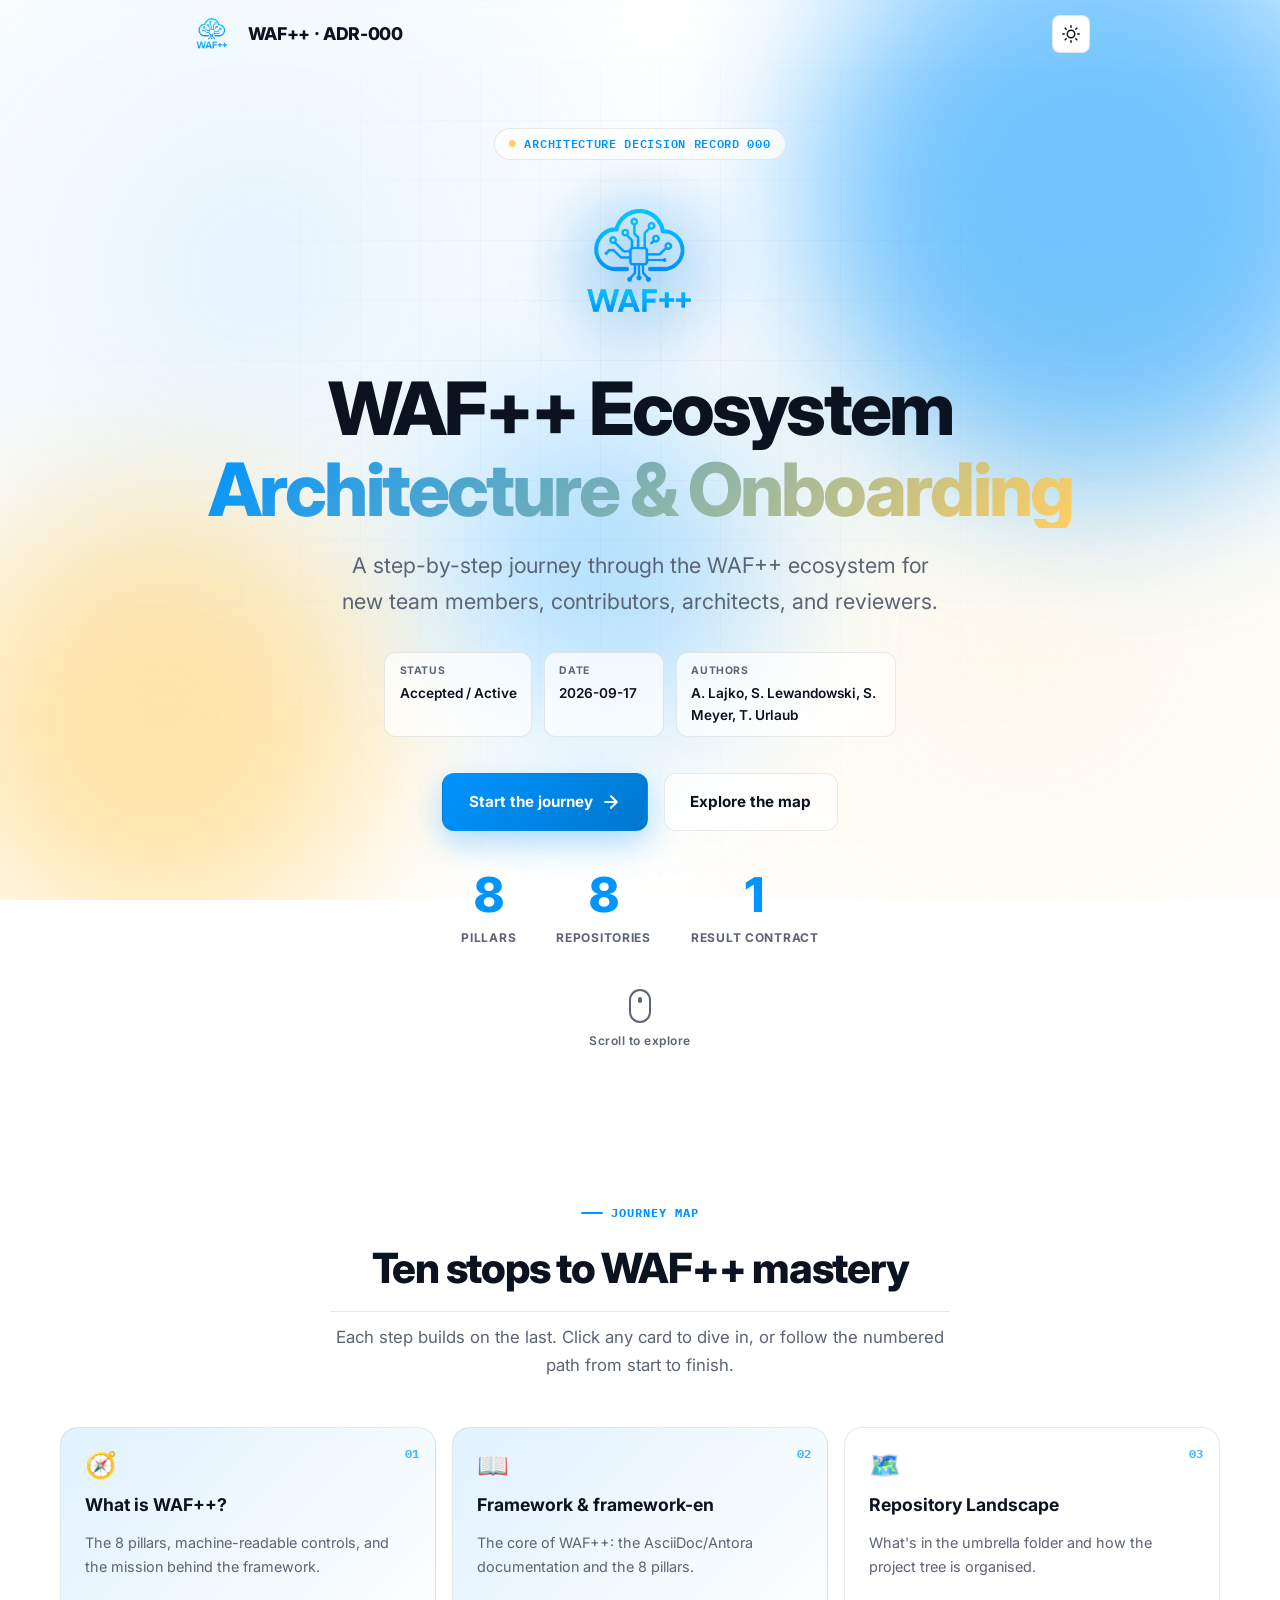
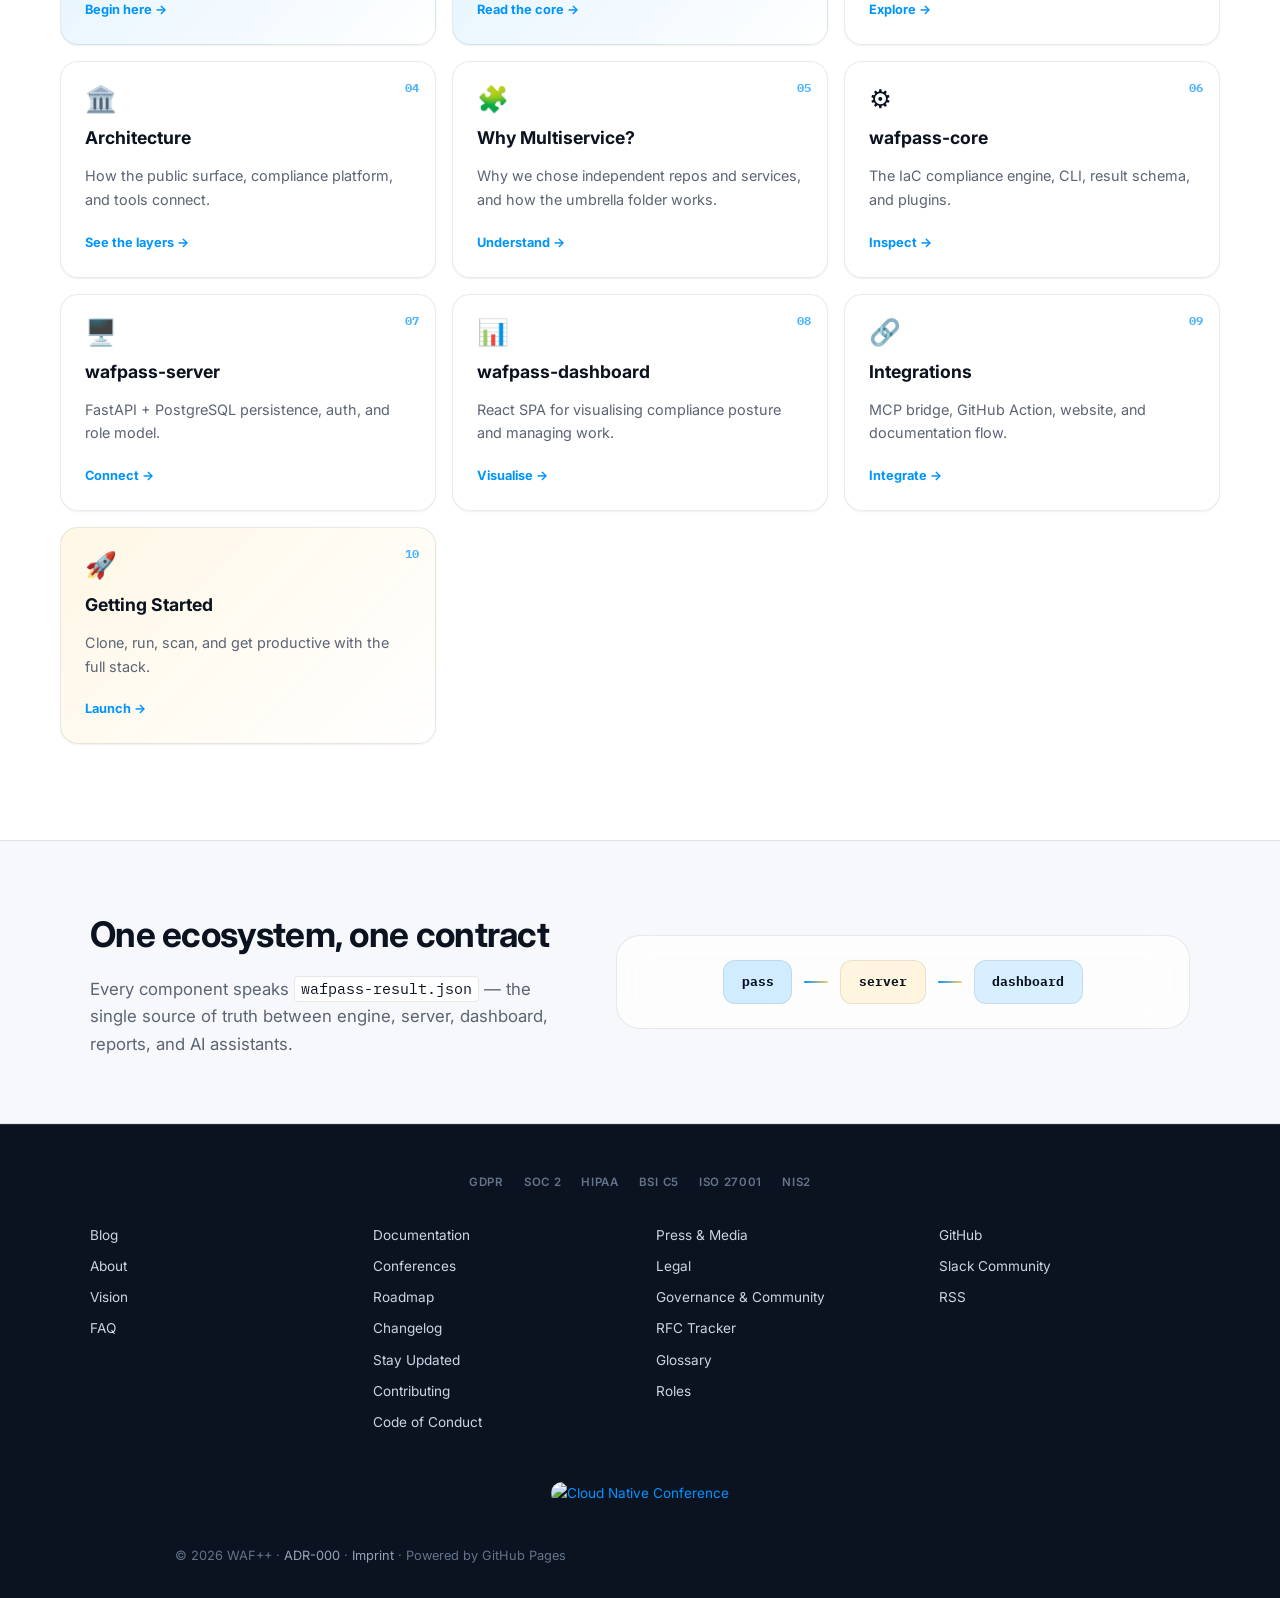
==== commit 0edc1429: "update meta Signed-off-by: Sascha Lewandowski <s.lewandowski@it-lew.de>" ====
--- a/index.html
+++ b/index.html
@@ -3,7 +3,26 @@
 <head>
   <meta charset="utf-8">
   <meta name="viewport" content="width=device-width, initial-scale=1.0, viewport-fit=cover">
-  <title>WAF++ - ADR-000</title>
+  <title>WAF++ · ADR-000 · Ecosystem Onboarding</title>
+  <meta name="description" content="ADR-000 is the master onboarding document for the WAF++ ecosystem: architecture, repositories, developer guidance, and the path from whitepaper to production.">
+  <meta name="keywords" content="WAF++, Well-Architected Framework, ADR-000, cloud governance, compliance, IaC, sovereignty, multi-cloud, onboarding">
+  <meta name="author" content="S. Lewandowski, A. Lajko, S. Meyer, T. Urlaub">
+  <meta name="robots" content="index, follow">
+  <meta property="og:type" content="website">
+  <meta property="og:title" content="WAF++ · ADR-000 · Ecosystem Onboarding">
+  <meta property="og:description" content="Master onboarding document for the WAF++ ecosystem: architecture, repositories, developer guidance, and the path from whitepaper to production.">
+  <meta property="og:url" content="https://adr-000.waf2p.dev/">
+  <meta property="og:site_name" content="WAF++ ADR-000">
+  <meta property="og:image" content="https://adr-000.waf2p.dev/logo.png">
+  <meta property="og:image:type" content="image/png">
+  <meta property="og:image:width" content="512">
+  <meta property="og:image:height" content="512">
+  <meta property="og:locale" content="en_US">
+  <meta name="twitter:card" content="summary_large_image">
+  <meta name="twitter:title" content="WAF++ · ADR-000 · Ecosystem Onboarding">
+  <meta name="twitter:description" content="Master onboarding document for the WAF++ ecosystem.">
+  <meta name="twitter:image" content="https://adr-000.waf2p.dev/logo.png">
+  <link rel="canonical" href="https://adr-000.waf2p.dev/">
   <link rel="icon" type="image/png" href="logo.png">
   <link rel="preconnect" href="https://fonts.googleapis.com">
   <link rel="preconnect" href="https://fonts.gstatic.com" crossorigin>
--- a/style.css
+++ b/style.css
@@ -8,6 +8,7 @@
   --accent-warm: #FFCF63;
   --success: #059669;
   --danger: #DA2C38;
+  --header-height: 68px;
 
   --bg: #ffffff;
   --bg-soft: #f7f8fb;
@@ -110,6 +111,7 @@
   align-items: center;
   justify-content: space-between;
   gap: 1rem;
+  height: var(--header-height);
 }
 
 .header-inner {
@@ -360,6 +362,15 @@
   background: transparent;
   border-bottom: none;
   position: absolute;
+  top: env(safe-area-inset-top, 0px);
+  left: 0;
+  right: 0;
+  pointer-events: none;
+  height: auto;
+}
+
+.cover-page .site-header > * {
+  pointer-events: auto;
 }
 
 .cover-page main {
@@ -434,13 +445,15 @@
   align-items: center;
   justify-content: center;
   text-align: center;
-  padding: 7rem 1.25rem 4rem;
+  padding: 8rem 1.25rem 4rem;
   position: relative;
+  padding-top: max(8rem, calc(env(safe-area-inset-top, 0px) + 6rem));
 }
 
 .hero-badge {
   display: inline-flex;
   align-items: center;
+  justify-content: center;
   gap: 0.5rem;
   padding: 0.45rem 0.9rem;
   border-radius: 999px;
@@ -454,6 +467,9 @@
   color: var(--brand-500);
   backdrop-filter: blur(12px);
   margin-bottom: 1.75rem;
+  max-width: 90vw;
+  flex-wrap: wrap;
+  line-height: 1.35;
 }
 
 .hero-badge-dot {
@@ -492,7 +508,7 @@
   flex-direction: column;
   gap: 0.25rem;
   margin-bottom: 1.25rem;
-  font-size: clamp(2.6rem, 7vw, 4.6rem);
+  font-size: clamp(2.1rem, 6vw, 4.6rem);
   font-weight: 800;
   letter-spacing: -0.04em;
   line-height: 1.05;
@@ -514,6 +530,7 @@
   max-width: 56ch;
   margin: 0 auto 2rem;
   text-wrap: balance;
+  padding: 0 0.25rem;
 }
 
 .hero-meta {
@@ -522,6 +539,7 @@
   justify-content: center;
   gap: 0.75rem;
   margin-bottom: 2.25rem;
+  padding: 0 0.5rem;
 }
 
 .meta-chip {
@@ -534,7 +552,17 @@
   border: 1px solid var(--glass-border);
   backdrop-filter: blur(12px);
   text-align: left;
-  min-width: 120px;
+  min-width: min(120px, 40vw);
+  flex: 1 1 auto;
+  max-width: 220px;
+}
+
+@media (max-width: 480px) {
+  .meta-chip {
+    padding: 0.55rem 0.75rem;
+    min-width: auto;
+    flex: 1 1 calc(50% - 0.5rem);
+  }
 }
 
 .meta-chip-label {
@@ -557,6 +585,7 @@
   justify-content: center;
   gap: 1rem;
   margin-bottom: 2.5rem;
+  padding: 0 0.5rem;
 }
 
 .cta-button,
@@ -572,6 +601,12 @@
   text-decoration: none;
   transition: all 0.2s ease;
   border: 1px solid transparent;
+  max-width: 90vw;
+}
+
+@media (max-width: 480px) {
+  .cta-button,
+  .ghost-button { width: 100%; }
 }
 
 .cta-button {
@@ -602,6 +637,11 @@
   justify-content: center;
   gap: 2.5rem;
   margin-bottom: 2.5rem;
+  padding: 0 0.5rem;
+}
+
+@media (max-width: 480px) {
+  .hero-stats { gap: 1.5rem; }
 }
 
 .hero-stat {
@@ -914,12 +954,20 @@
 }
 
 @media (max-width: 560px) {
-  .hero { padding-top: 6rem; }
-  .hero-logo-wrap { width: 110px; height: 110px; }
+  .hero {
+    padding-top: max(6.5rem, calc(env(safe-area-inset-top, 0px) + 5rem));
+    padding-left: 1rem;
+    padding-right: 1rem;
+  }
+  .hero-logo-wrap { width: 110px; height: 110px; margin-bottom: 1.5rem; }
+  .hero-badge { font-size: 0.65rem; padding: 0.4rem 0.75rem; }
+  .hero-title { font-size: clamp(1.9rem, 10vw, 2.6rem); }
+  .hero-subtitle { font-size: 1rem; }
   .hero-actions { flex-direction: column; align-items: stretch; }
-  .cta-button, .ghost-button { width: 100%; }
-  .hero-stats { gap: 1.5rem; }
-  .hero-stat-num { font-size: 2rem; }
+  .cta-button, .ghost-button { width: 100%; padding: 0.85rem 1.25rem; font-size: 0.9rem; }
+  .hero-stats { gap: 1.25rem; }
+  .hero-stat-num { font-size: 1.8rem; }
+  .hero-stat-label { font-size: 0.65rem; }
 }
 
 /* Tables */
@@ -1250,6 +1298,9 @@
 }
 
 .progress-stepper {
+  position: sticky;
+  top: calc(env(safe-area-inset-top, 0px) + var(--header-height));
+  z-index: 90;
   background: var(--glass-bg);
   border-bottom: 1px solid var(--glass-border);
   padding: 0.85rem 1.25rem;
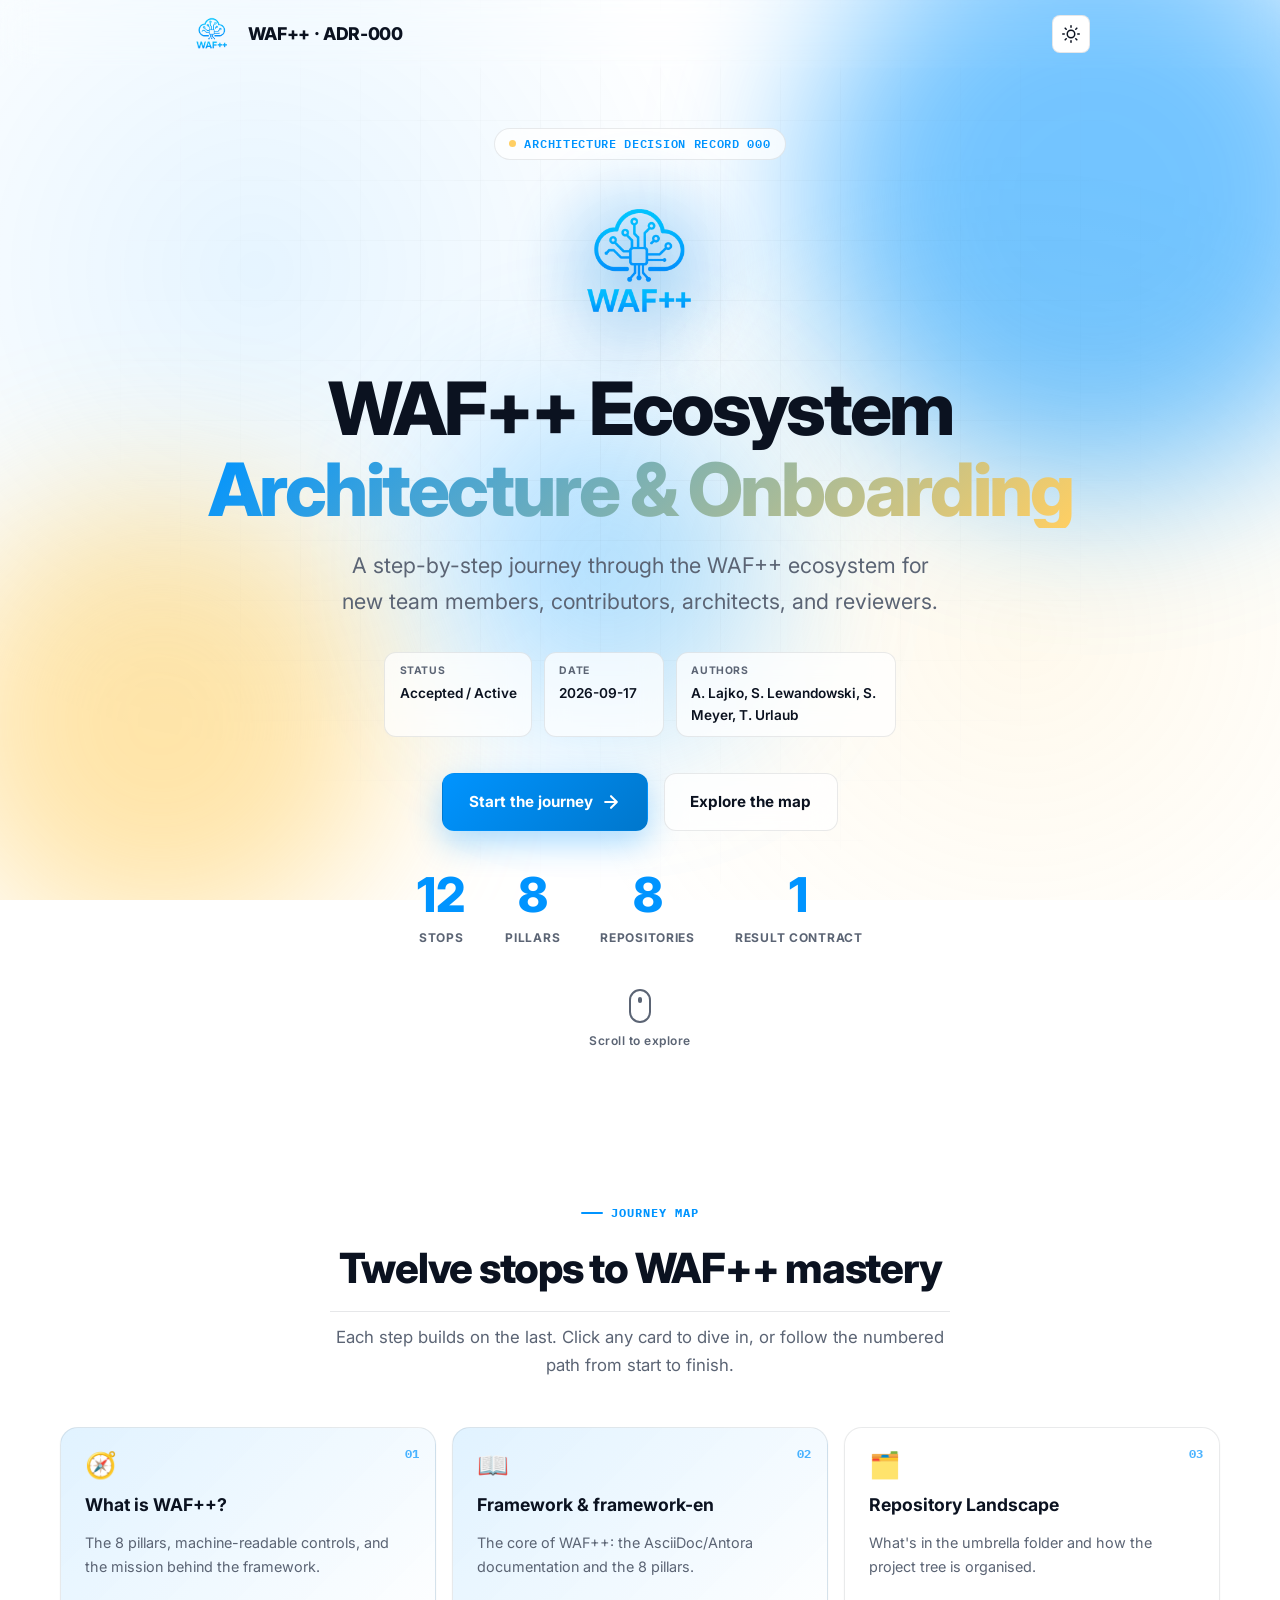
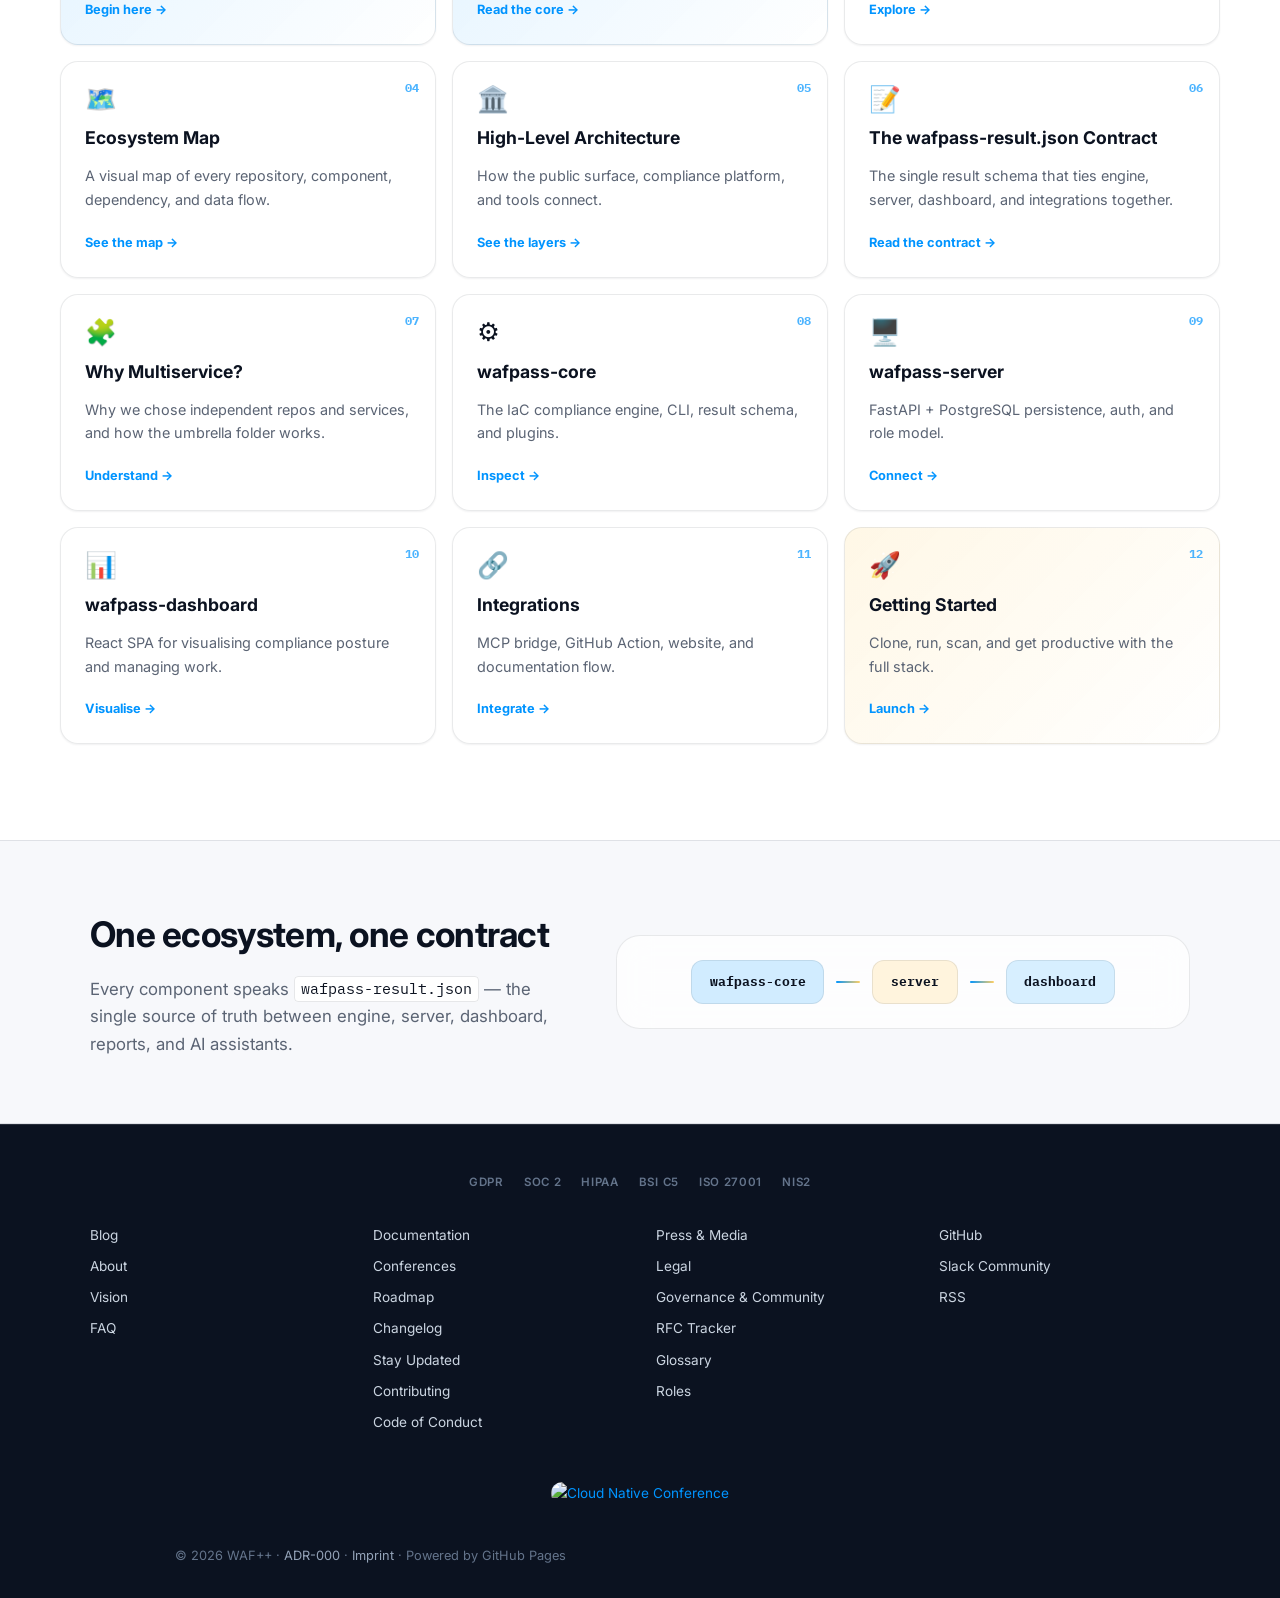
==== commit 1769a28d: "update changes from last "meeting" Signed-off-by: Sascha Lewandowski <s.lewandowski@it-lew.de>" ====
--- a/index.html
+++ b/index.html
@@ -98,6 +98,10 @@
 
       <div class="hero-stats">
         <div class="hero-stat">
+          <span class="hero-stat-num">12</span>
+          <span class="hero-stat-label">Stops</span>
+        </div>
+        <div class="hero-stat">
           <span class="hero-stat-num">8</span>
           <span class="hero-stat-label">Pillars</span>
         </div>
@@ -122,7 +126,7 @@
     <section id="journey-map" class="journey-section">
       <div class="section-header">
         <div class="section-eyebrow">Journey Map</div>
-        <h2 class="section-title">Ten stops to WAF++ mastery</h2>
+        <h2 class="section-title">Twelve stops to WAF++ mastery</h2>
         <p class="section-lead">Each step builds on the last. Click any card to dive in, or follow the numbered path from start to finish.</p>
       </div>
 
@@ -145,7 +149,7 @@
 
         <a class="journey-tile" href="step-03.html">
           <div class="tile-number">03</div>
-          <div class="tile-icon">🗺️</div>
+          <div class="tile-icon">🗂️</div>
           <h3>Repository Landscape</h3>
           <p>What's in the umbrella folder and how the project tree is organised.</p>
           <span class="tile-link">Explore →</span>
@@ -153,54 +157,70 @@
 
         <a class="journey-tile" href="step-04.html">
           <div class="tile-number">04</div>
+          <div class="tile-icon">🗺️</div>
+          <h3>Ecosystem Map</h3>
+          <p>A visual map of every repository, component, dependency, and data flow.</p>
+          <span class="tile-link">See the map →</span>
+        </a>
+
+        <a class="journey-tile" href="step-05.html">
+          <div class="tile-number">05</div>
           <div class="tile-icon">🏛️</div>
-          <h3>Architecture</h3>
+          <h3>High-Level Architecture</h3>
           <p>How the public surface, compliance platform, and tools connect.</p>
           <span class="tile-link">See the layers →</span>
         </a>
 
-        <a class="journey-tile" href="step-05.html">
-          <div class="tile-number">05</div>
+        <a class="journey-tile" href="step-06.html">
+          <div class="tile-number">06</div>
+          <div class="tile-icon">📝</div>
+          <h3>The wafpass-result.json Contract</h3>
+          <p>The single result schema that ties engine, server, dashboard, and integrations together.</p>
+          <span class="tile-link">Read the contract →</span>
+        </a>
+
+        <a class="journey-tile" href="step-07.html">
+          <div class="tile-number">07</div>
           <div class="tile-icon">🧩</div>
           <h3>Why Multiservice?</h3>
           <p>Why we chose independent repos and services, and how the umbrella folder works.</p>
           <span class="tile-link">Understand →</span>
         </a>
 
-        <a class="journey-tile" href="step-06.html">
-          <div class="tile-number">06</div>
+        <a class="journey-tile" href="step-08.html">
+          <div class="tile-number">08</div>
           <div class="tile-icon">⚙️</div>
           <h3>wafpass-core</h3>
           <p>The IaC compliance engine, CLI, result schema, and plugins.</p>
           <span class="tile-link">Inspect →</span>
         </a>
 
-        <a class="journey-tile" href="step-07.html">
-          <div class="tile-number">07</div>
+        <a class="journey-tile" href="step-09.html">
+          <div class="tile-number">09</div>
           <div class="tile-icon">🖥️</div>
           <h3>wafpass-server</h3>
           <p>FastAPI + PostgreSQL persistence, auth, and role model.</p>
           <span class="tile-link">Connect →</span>
         </a>
 
-        <a class="journey-tile" href="step-08.html">
-          <div class="tile-number">08</div>
+        <a class="journey-tile" href="step-10.html">
+          <div class="tile-number">10</div>
           <div class="tile-icon">📊</div>
           <h3>wafpass-dashboard</h3>
           <p>React SPA for visualising compliance posture and managing work.</p>
           <span class="tile-link">Visualise →</span>
         </a>
 
-        <a class="journey-tile" href="step-09.html">
-          <div class="tile-number">09</div>
+        <a class="journey-tile" href="step-11.html">
+          <div class="tile-number">11</div>
           <div class="tile-icon">🔗</div>
           <h3>Integrations</h3>
           <p>MCP bridge, GitHub Action, website, and documentation flow.</p>
           <span class="tile-link">Integrate →</span>
         </a>
 
-        <a class="journey-tile journey-tile-final" href="step-10.html">
-          <div class="tile-number">10</div>
+        <a class="journey-tile journey-tile-final" href="step-12.html">
+          <div class="tile-number">12</div>
           <div class="tile-icon">🚀</div>
           <h3>Getting Started</h3>
           <p>Clone, run, scan, and get productive with the full stack.</p>
@@ -216,7 +236,7 @@
           <p>Every component speaks <code>wafpass-result.json</code> — the single source of truth between engine, server, dashboard, reports, and AI assistants.</p>
         </div>
         <div class="ecosystem-diagram">
-          <div class="ecosystem-node node-core">pass</div>
+          <div class="ecosystem-node node-core">wafpass-core</div>
           <div class="ecosystem-connector"></div>
           <div class="ecosystem-node node-server">server</div>
           <div class="ecosystem-connector"></div>
--- a/style.css
+++ b/style.css
@@ -1978,10 +1978,290 @@
   .step-nav .btn { justify-content: center; }
 }
 
+/* Repo deep-link card */
+.repo-link {
+  display: inline-flex;
+  align-items: center;
+  gap: 0.5rem;
+  padding: 0.55rem 0.95rem;
+  border-radius: var(--radius-md);
+  background: var(--surface);
+  border: 1px solid var(--border);
+  font-family: var(--font-mono);
+  font-size: 0.78rem;
+  font-weight: 600;
+  color: var(--brand-500);
+  text-decoration: none;
+  transition: all 0.2s ease;
+}
+
+.repo-link:hover {
+  background: var(--bg-soft);
+  border-color: var(--brand-400);
+  color: var(--brand-600);
+}
+
+.repo-link svg {
+  width: 16px;
+  height: 16px;
+  flex-shrink: 0;
+}
+
+.repo-card {
+  display: flex;
+  align-items: center;
+  justify-content: space-between;
+  gap: 1rem;
+  padding: 1rem 1.25rem;
+  border-radius: var(--radius-md);
+  background: var(--bg-soft);
+  border: 1px solid var(--border);
+  margin: 1rem 0 1.5rem;
+}
+
+.repo-card p {
+  margin: 0;
+  font-size: 0.95rem;
+  color: var(--text-strong);
+}
+
+.repo-card span {
+  color: var(--muted);
+  font-size: 0.85rem;
+}
+
+/* Ecosystem dependency map */
+.ecosystem-map {
+  background: var(--surface);
+  border: 1px solid var(--border);
+  border-radius: var(--radius-xl);
+  padding: 1.5rem;
+  margin: 1rem 0 1.5rem;
+  overflow-x: auto;
+}
+
+.ecosystem-map svg {
+  display: block;
+  width: 100%;
+  min-width: 640px;
+  height: auto;
+}
+
+.map-node {
+  fill: var(--surface);
+  stroke-width: 2;
+  rx: 10;
+  transition: filter 0.2s ease;
+}
+
+.map-node.docs { fill: color-mix(in srgb, var(--brand-400) 12%, var(--surface)); stroke: var(--brand-400); }
+.map-node.core { fill: color-mix(in srgb, var(--brand-500) 14%, var(--surface)); stroke: var(--brand-500); }
+.map-node.server { fill: color-mix(in srgb, var(--accent-warm) 18%, var(--surface)); stroke: var(--accent-warm); }
+.map-node.tool { fill: color-mix(in srgb, #8b5cf6 12%, var(--surface)); stroke: #8b5cf6; }
+.map-node.public { fill: color-mix(in srgb, #10b981 12%, var(--surface)); stroke: #10b981; }
+.map-node.export { fill: color-mix(in srgb, #f43f5e 12%, var(--surface)); stroke: #f43f5e; }
+.map-node.contract {
+  fill: color-mix(in srgb, var(--brand-500) 20%, var(--surface));
+  stroke: var(--brand-500);
+  stroke-width: 2.5;
+  stroke-dasharray: 8 4;
+}
+
+.ecosystem-map svg .map-node:hover {
+  filter: drop-shadow(0 4px 10px color-mix(in srgb, var(--brand-500) 28%, transparent));
+}
+
+.map-node-label {
+  font-family: var(--font-mono);
+  font-size: 11px;
+  font-weight: 700;
+  fill: var(--text-strong);
+  text-anchor: middle;
+  dominant-baseline: middle;
+  pointer-events: none;
+}
+
+.map-node-label.long-label {
+  font-size: 9.5px;
+}
+
+.map-connector {
+  fill: none;
+  stroke: var(--border);
+  stroke-width: 2;
+  stroke-linecap: round;
+}
+
+.map-connector.result {
+  stroke: var(--brand-500);
+  color: var(--brand-500);
+  stroke-dasharray: 6 4;
+}
+
+.map-connector.docs-flow {
+  stroke: var(--brand-400);
+  color: var(--brand-400);
+}
+
+.map-connector.server-flow {
+  stroke: var(--accent-warm);
+  color: var(--accent-warm);
+}
+
+.map-legend {
+  display: flex;
+  flex-wrap: wrap;
+  gap: 1rem;
+  justify-content: center;
+  margin-top: 1rem;
+  font-size: 0.8rem;
+  color: var(--muted);
+}
+
+.map-legend-item {
+  display: inline-flex;
+  align-items: center;
+  gap: 0.4rem;
+}
+
+.map-legend-dot {
+  width: 10px;
+  height: 10px;
+  border-radius: 50%;
+  border: 1.5px solid currentColor;
+}
+
+.map-legend-line {
+  width: 18px;
+  height: 3px;
+  border-radius: 2px;
+  background: currentColor;
+}
+
+/* wafpass-result.json contract diagram */
+.contract-diagram {
+  display: grid;
+  grid-template-columns: repeat(auto-fit, minmax(140px, 1fr));
+  gap: 1rem;
+  margin: 1rem 0 1.5rem;
+}
+
+.contract-node {
+  background: var(--bg-soft);
+  border: 1px solid var(--border);
+  border-radius: var(--radius-md);
+  padding: 1rem;
+  text-align: center;
+}
+
+.contract-node .contract-icon {
+  font-size: 1.5rem;
+  line-height: 1;
+  margin-bottom: 0.5rem;
+}
+
+.contract-node h4 {
+  margin: 0 0 0.25rem;
+  font-size: 0.9rem;
+}
+
+.contract-node p {
+  margin: 0;
+  font-size: 0.78rem;
+  color: var(--muted);
+}
+
+.json-callout {
+  position: relative;
+  background: var(--surface-2);
+  border-left: 3px solid var(--brand-500);
+  border-radius: 0 var(--radius-md) var(--radius-md) 0;
+  padding: 1rem 1.25rem;
+  margin: 1rem 0 1.5rem;
+  font-size: 0.9rem;
+}
+
+.json-callout code {
+  background: var(--surface);
+}
+
+/* Inline annotations inside JSON examples */
+.json-comment {
+  color: var(--muted);
+  font-style: italic;
+}
+
+.json-annotation {
+  display: block;
+  font-size: 0.78rem;
+  color: var(--muted);
+  margin: 0.15rem 0 0.6rem 1.25rem;
+  line-height: 1.45;
+  max-width: 65ch;
+}
+
+.json-key-note {
+  background: color-mix(in srgb, var(--brand-500) 12%, transparent);
+  border-radius: 4px;
+  padding: 0 0.25em;
+}
+
+.json-section-title {
+  display: block;
+  font-size: 0.72rem;
+  font-weight: 700;
+  text-transform: uppercase;
+  letter-spacing: 0.06em;
+  color: var(--brand-500);
+  margin: 1.25rem 0 0.5rem;
+}
+
+pre.json-annotated {
+  position: relative;
+  padding-bottom: 0;
+}
+
+pre.json-annotated code {
+  display: block;
+}
+
+.json-annotation-grid {
+  display: grid;
+  gap: 0.75rem;
+  margin-top: 0.75rem;
+}
+
+@media (min-width: 720px) {
+  .json-annotation-grid {
+    grid-template-columns: repeat(2, 1fr);
+  }
+}
+
+.json-annotation-card {
+  background: var(--surface);
+  border: 1px solid var(--border);
+  border-radius: var(--radius-md);
+  padding: 1rem;
+}
+
+.json-annotation-card h4 {
+  margin: 0 0 0.35rem;
+  font-size: 0.85rem;
+  color: var(--text-strong);
+}
+
+.json-annotation-card p {
+  margin: 0;
+  font-size: 0.82rem;
+  color: var(--muted);
+  max-width: none;
+}
+
 /* Print */
 @media print {
   .site-header, .progress-track, .progress-stepper, .journey-nav, .step-nav, .theme-toggle, .ambient-bg, .scroll-hint, .step-page::before, .step-hero::before { display: none; }
   body { background: #fff; color: #000; }
   .page-section, .step-hero, .content-grid { padding: 1rem 0; }
   .hero { min-height: auto; }
-}
+  .ecosystem-map svg { min-width: 100%; }
+}
